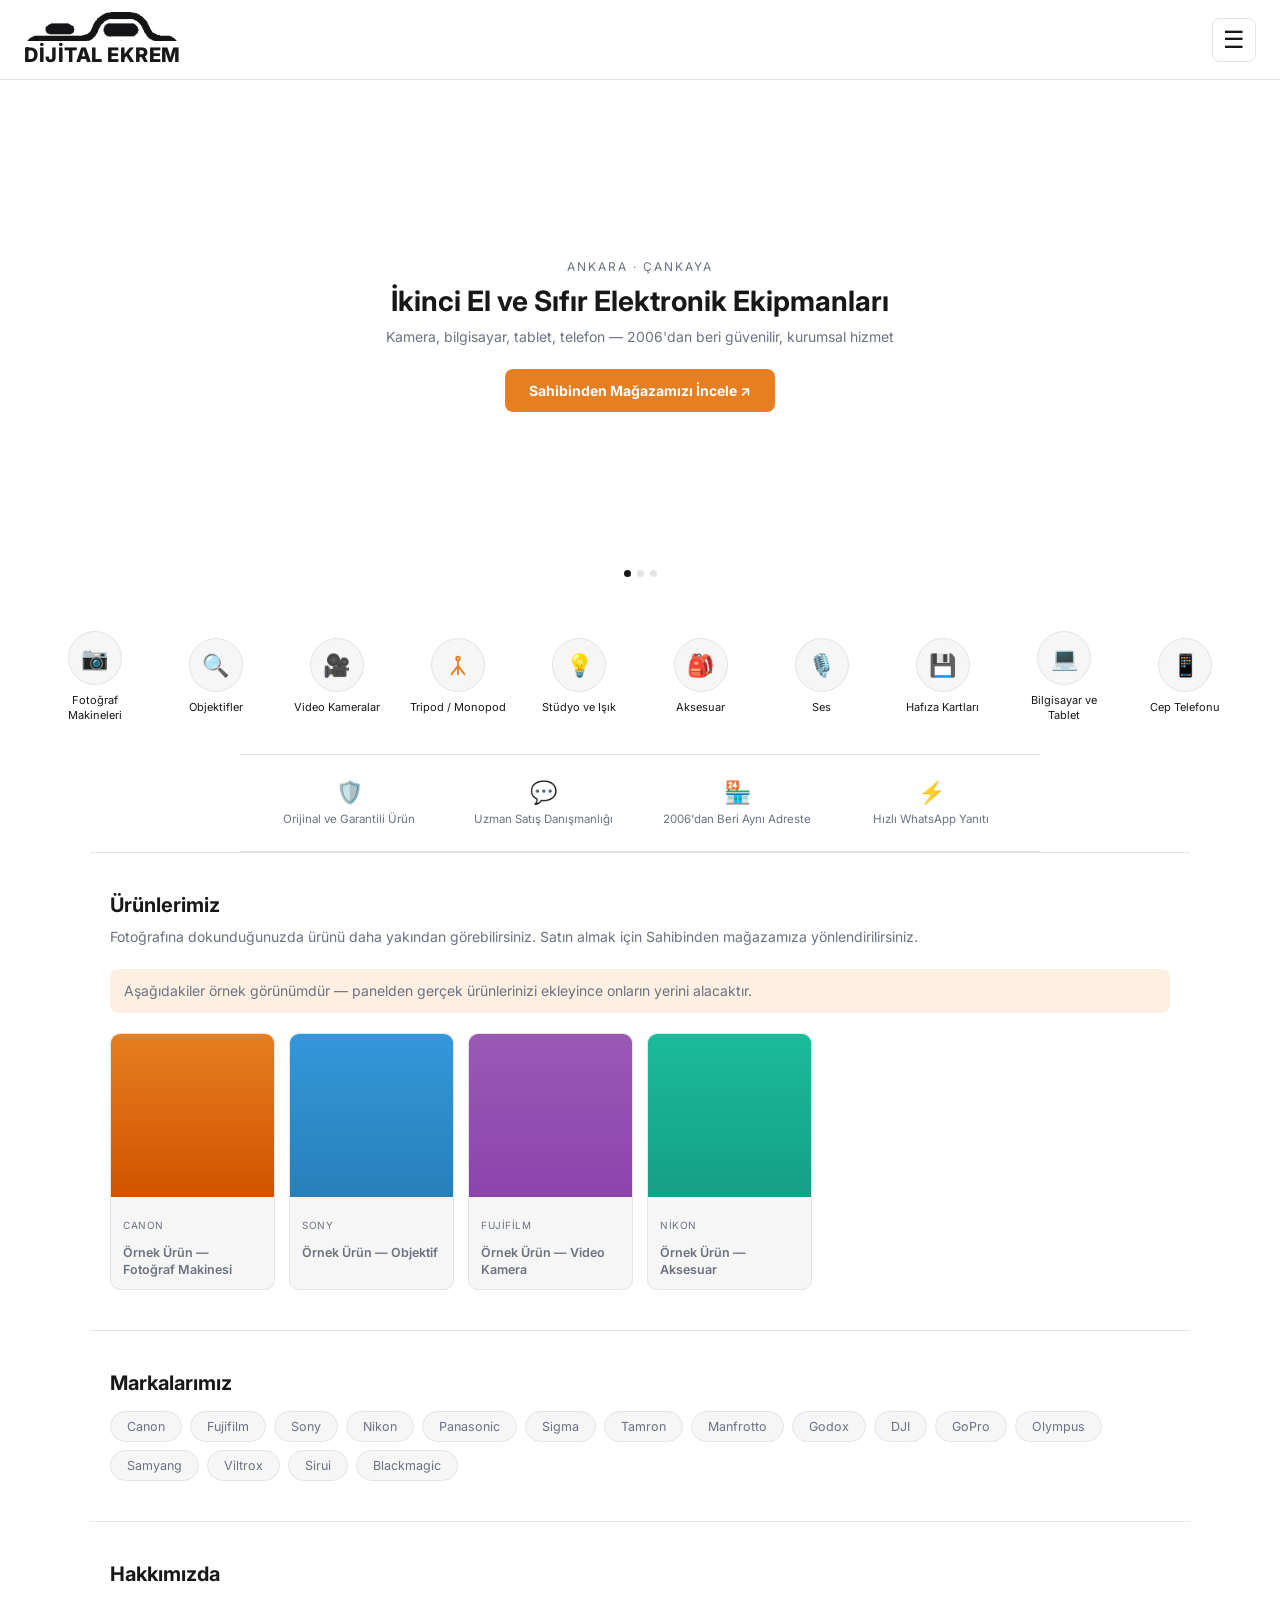
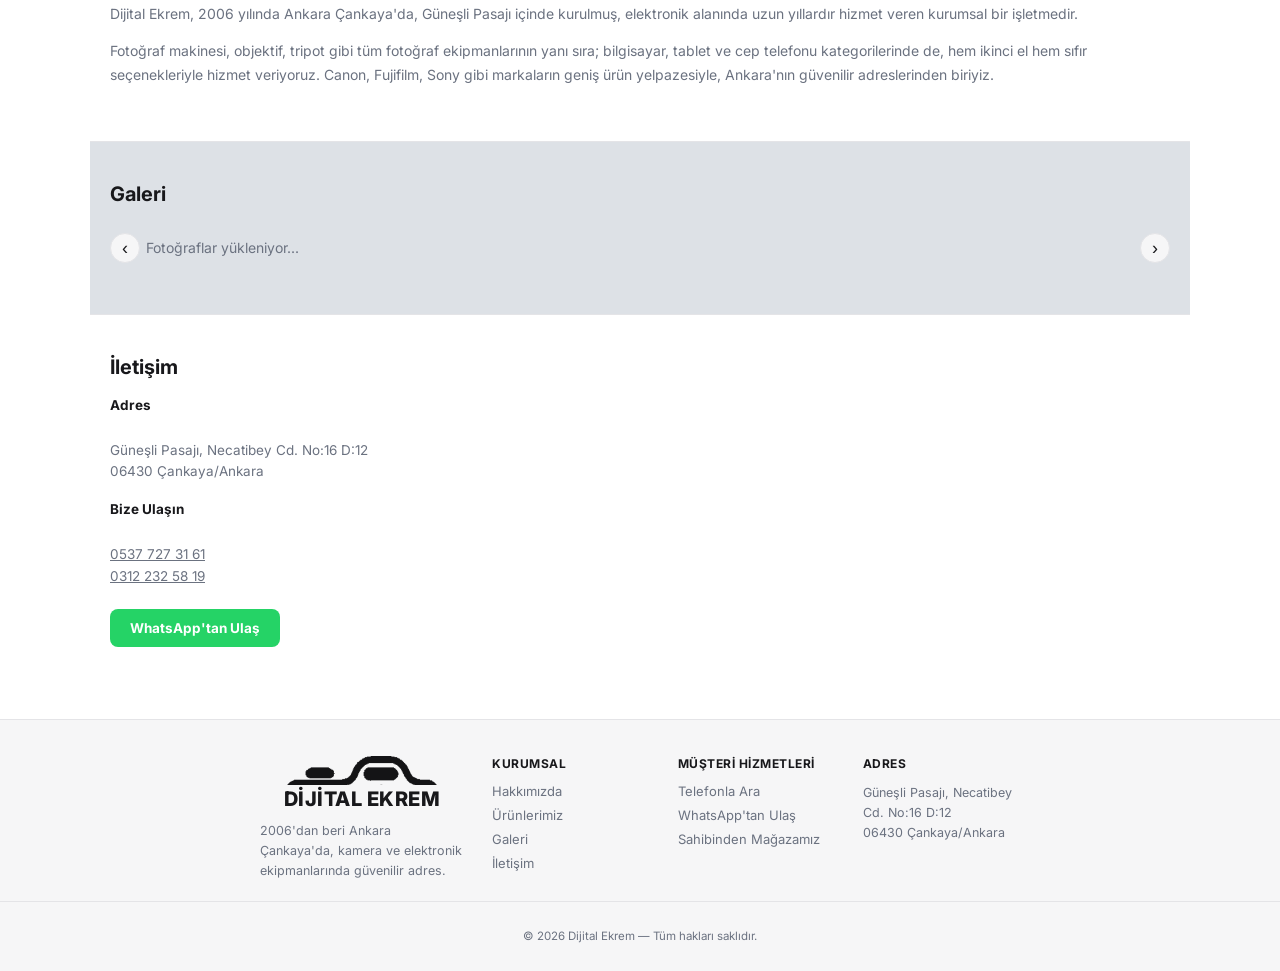
==== index.html @ 9f4b1836 "Add files via upload" ====
<!doctype html>
<html lang="tr">
<head>
<meta charset="utf-8">
<meta name="viewport" content="width=device-width, initial-scale=1">
<title>Dijital Ekrem — Ankara Kamera ve Fotoğraf Ekipmanları</title>
<link rel="icon" type="image/png" href="img/favicon.png">
<meta name="description" content="Dijital Ekrem — 2006'dan beri Ankara Çankaya'da ikinci el ve sıfır kamera, bilgisayar, tablet ve cep telefonu. Canon, Fujifilm, Sony ve daha fazlası.">
<link rel="stylesheet" href="https://fonts.googleapis.com/css2?family=Inter:wght@400;500;600;700&display=swap">
<link rel="stylesheet" href="css/style.css">
</head>
<body>

<header class="topbar">
  <div class="logo-block">
    <img src="img/logo-ikon.png" alt="Dijital Ekrem" class="logo-img">
    <span class="logo-text">DİJİTAL EKREM</span>
  </div>
  <button class="menu-btn" id="menuBtn" aria-label="Menü">☰</button>
  <nav class="nav" id="navMenu">
    <a href="#anasayfa">Ana Sayfa</a>
    <a href="#urunler">Ürünler</a>
    <a href="#hakkimizda">Hakkımızda</a>
    <a href="#galeri">Galeri</a>
    <a href="#iletisim">İletişim</a>
  </nav>
</header>

<section id="anasayfa" class="slider">
  <div class="slider-track" id="sliderTrack"></div>
  <div class="slider-dots" id="sliderDots"></div>
</section>

<section class="icon-kategoriler">
  <div class="icon-kat-grid" id="iconKatGrid"></div>
</section>

<section class="trust-band">
  <div class="trust-item"><span class="trust-ic">🛡️</span><p>Orijinal ve Garantili Ürün</p></div>
  <div class="trust-item"><span class="trust-ic">💬</span><p>Uzman Satış Danışmanlığı</p></div>
  <div class="trust-item"><span class="trust-ic">🏪</span><p>2006'dan Beri Aynı Adreste</p></div>
  <div class="trust-item"><span class="trust-ic">⚡</span><p>Hızlı WhatsApp Yanıtı</p></div>
</section>

<section id="urunler" class="section-block">
  <h2 id="urunBaslik">Ürünlerimiz</h2>
  <p class="urun-note">Fotoğrafına dokunduğunuzda ürünü daha yakından görebilirsiniz. Satın almak için Sahibinden mağazamıza yönlendirilirsiniz.</p>
  <div class="urun-grid" id="urunGrid">
    <p class="galeri-empty">Ürünler yükleniyor...</p>
  </div>
</section>

<section class="section-block">
  <h2>Markalarımız</h2>
  <div class="marka-chips">
    <span>Canon</span><span>Fujifilm</span><span>Sony</span><span>Nikon</span><span>Panasonic</span>
    <span>Sigma</span><span>Tamron</span><span>Manfrotto</span><span>Godox</span><span>DJI</span>
    <span>GoPro</span><span>Olympus</span><span>Samyang</span><span>Viltrox</span>
    <span>Sirui</span><span>Blackmagic</span>
  </div>
</section>

<div class="urun-modal" id="urunModal" style="display:none;">
  <div class="urun-modal-inner">
    <button class="urun-modal-close" id="urunModalClose">✕</button>
    <img id="urunModalImg" src="" alt="">
    <p class="urun-modal-kategori" id="urunModalKategori"></p>
    <h3 id="urunModalAd"></h3>
    <p id="urunModalAciklama"></p>
    <a href="https://digitalekrem.sahibinden.com/" target="_blank" class="btn-primary">Sahibinden Mağazamızda İncele ↗</a>
  </div>
</div>

<section id="hakkimizda" class="section-block">
  <h2>Hakkımızda</h2>
  <p>Dijital Ekrem, 2006 yılında Ankara Çankaya'da, Güneşli Pasajı içinde kurulmuş, elektronik alanında uzun yıllardır hizmet veren kurumsal bir işletmedir.</p>
  <p>Fotoğraf makinesi, objektif, tripot gibi tüm fotoğraf ekipmanlarının yanı sıra; bilgisayar, tablet ve cep telefonu kategorilerinde de, hem ikinci el hem sıfır seçenekleriyle hizmet veriyoruz. Canon, Fujifilm, Sony gibi markaların geniş ürün yelpazesiyle, Ankara'nın güvenilir adreslerinden biriyiz.</p>
</section>

<section id="galeri" class="section-block section-tinted">
  <h2>Galeri</h2>
  <div class="galeri-slider-wrap">
    <button type="button" class="galeri-ok galeri-ok-sol" id="galeriOkSol">‹</button>
    <div id="galeriGrid" class="galeri-slider">
      <p class="galeri-empty">Fotoğraflar yükleniyor...</p>
    </div>
    <button type="button" class="galeri-ok galeri-ok-sag" id="galeriOkSag">›</button>
  </div>
</section>

<section id="iletisim" class="section-block">
  <h2>İletişim</h2>
  <div class="iletisim-grid">
    <div class="iletisim-info">
      <p><b>Adres</b><br>Güneşli Pasajı, Necatibey Cd. No:16 D:12<br>06430 Çankaya/Ankara</p>
      <p><b>Bize Ulaşın</b><br><a href="tel:+905377273161">0537 727 31 61</a><br><a href="tel:+903122325819">0312 232 58 19</a></p>
      <a href="https://wa.me/905377273161?text=Merhaba%2C%20Dijital%20Ekrem%27den%20bilgi%20almak%20istiyorum." target="_blank" class="btn-whatsapp">WhatsApp'tan Ulaş</a>
    </div>
    <div class="iletisim-map">
      <iframe
        src="https://www.google.com/maps?q=Güneşli+Pasajı+Necatibey+Caddesi+No16+Çankaya+Ankara&output=embed"
        width="100%" height="260" style="border:0;border-radius:10px;" loading="lazy">
      </iframe>
    </div>
  </div>
</section>

<footer class="footer-rich">
  <div class="footer-grid">
    <div class="footer-col">
      <div class="logo-block" style="margin-bottom:10px;">
        <img src="img/logo-ikon.png" alt="Dijital Ekrem" class="logo-img">
        <span class="logo-text">DİJİTAL EKREM</span>
      </div>
      <p class="footer-desc">2006'dan beri Ankara Çankaya'da, kamera ve elektronik ekipmanlarında güvenilir adres.</p>
    </div>
    <div class="footer-col">
      <h4>Kurumsal</h4>
      <a href="#hakkimizda">Hakkımızda</a>
      <a href="#urunler">Ürünlerimiz</a>
      <a href="#galeri">Galeri</a>
      <a href="#iletisim">İletişim</a>
    </div>
    <div class="footer-col">
      <h4>Müşteri Hizmetleri</h4>
      <a href="tel:+905377273161">Telefonla Ara</a>
      <a href="https://wa.me/905377273161" target="_blank">WhatsApp'tan Ulaş</a>
      <a href="https://digitalekrem.sahibinden.com/" target="_blank">Sahibinden Mağazamız</a>
    </div>
    <div class="footer-col">
      <h4>Adres</h4>
      <p class="footer-desc">Güneşli Pasajı, Necatibey Cd. No:16 D:12<br>06430 Çankaya/Ankara</p>
    </div>
  </div>
  <div class="footer-bottom">
    <p>© 2026 Dijital Ekrem — Tüm hakları saklıdır.</p>
  </div>
</footer>

<script>
const SUPABASE_URL = 'https://efjnszzrybgwompvxkbo.supabase.co';
const SUPABASE_KEY = 'sb_publishable_twigpUVGJb2LgHHox7QV2g_6Umy_gYH';
</script>
<script src="https://cdn.jsdelivr.net/npm/@supabase/supabase-js@2"></script>
<script src="js/app.js"></script>
</body>
</html>
---- css/style.css ----
:root{
  --bg:#ffffff; --panel:#f6f6f7; --line:#e4e4e7; --tinted-bg:#dde1e6;
  --text:#18181b; --text-dim:#6b7280; --red:#c1392b;
  --accent:#e67e22; --accent-dim:#fdf0e3;
}
*{box-sizing:border-box;}
html,body{margin:0;padding:0;}
body{background:var(--bg);color:var(--text);font-family:'Inter',sans-serif;}
a{color:inherit;}

.topbar{
  display:flex;justify-content:space-between;align-items:center;position:relative;
  padding:12px 24px;border-bottom:1px solid var(--line);position:sticky;top:0;background:var(--bg);z-index:10;
}
.logo-block{display:flex;flex-direction:column;align-items:center;}
.logo-img{width:150px;height:auto;display:block;}
.logo-text{font-size:20px;font-weight:800;letter-spacing:0.5px;color:var(--text);white-space:nowrap;margin-top:2px;}
.menu-btn{
  background:none;border:1px solid var(--line);color:var(--text);border-radius:8px;
  width:44px;height:44px;font-size:24px;cursor:pointer;
}
.nav{
  display:none;flex-direction:column;position:absolute;top:100%;right:24px;
  background:var(--panel);border:1px solid var(--line);border-radius:10px;padding:8px;
  min-width:160px;
}
.nav.open{display:flex;}
.nav a{text-decoration:none;color:var(--text-dim);font-size:13.5px;font-weight:500;padding:10px 12px;border-radius:6px;}
.nav a:hover{color:var(--text);background:var(--bg);}

.slider{position:relative;overflow:hidden;}
.slider-track{display:flex;transition:transform .5s ease;}
.slide{min-width:100%;text-align:center;padding:70px 20px 40px;box-sizing:border-box;min-height:480px;display:flex;flex-direction:column;align-items:center;justify-content:center;}
@media (max-width:640px){
  .slide{min-height:0;padding:28px 20px 38px;}
}
.slide-photo{background-size:cover;background-position:center;position:relative;color:#fff;}
.slide-photo::before{content:'';position:absolute;inset:0;background:rgba(0,0,0,0.45);}
.slide-photo > *{position:relative;z-index:1;}
.eyebrow{color:var(--text-dim);font-size:12px;letter-spacing:2px;text-transform:uppercase;margin:0 0 10px;}
.slide h1{font-size:28px;font-weight:700;margin:0 0 10px;max-width:500px;margin-left:auto;margin-right:auto;}
.hero-sub{color:var(--text-dim);font-size:14px;margin:0 0 24px;}
.slide-photo .hero-sub{color:#eee;}
.btn-primary{
  display:inline-block;background:var(--accent);color:#fff;text-decoration:none;font-weight:700;
  padding:13px 24px;border-radius:8px;font-size:14px;
}
.icon-kat-card.active .icon-circle{background:var(--accent-dim);}
.icon-circle{color:var(--accent);}
.trust-ic{filter:none;}
.slider-dots{display:flex;justify-content:center;gap:6px;padding:10px 0 16px;}
.slider-dots span{width:7px;height:7px;border-radius:50%;background:var(--line);cursor:pointer;}
.slider-dots span.active{background:var(--text);}

.icon-kategoriler{padding:24px 20px 10px;max-width:800px;margin:0 auto;}
.icon-kat-grid{display:grid;grid-template-columns:repeat(3,1fr);gap:16px 8px;}
@media (min-width:600px){.icon-kat-grid{grid-template-columns:repeat(6,1fr);}}
@media (min-width:1000px){
  .icon-kategoriler{max-width:1300px;padding:32px 40px 16px;}
  .icon-kat-grid{grid-template-columns:repeat(10,1fr);gap:12px;}
}
.icon-kat-card{background:none;border:none;color:var(--text);cursor:pointer;font-family:inherit;text-align:center;padding:6px;}
.icon-kat-card .icon-circle{
  width:54px;height:54px;border-radius:50%;background:var(--panel);border:1px solid var(--line);
  display:flex;align-items:center;justify-content:center;margin:0 auto 8px;font-size:22px;
}
.icon-kat-card.active .icon-circle{border-color:var(--text);border-width:2px;}
.icon-kat-card p{font-size:11px;margin:0;line-height:1.3;}

.section-block{max-width:700px;margin:0 auto;padding:40px 20px;border-top:1px solid var(--line);}
.section-tinted{max-width:100%;background:var(--tinted-bg);}
.section-tinted > *{max-width:700px;margin-left:auto;margin-right:auto;}
@media (min-width:1000px){
  .section-block{max-width:1100px;}
  .section-tinted > *{max-width:1100px;}
}
.section-block h2{font-size:20px;margin:0 0 16px;}
.section-block p{color:var(--text-dim);font-size:14px;line-height:1.7;}

.galeri-slider-wrap{position:relative;display:flex;align-items:center;gap:6px;}
.galeri-slider{
  display:flex;gap:10px;overflow-x:auto;scroll-behavior:smooth;scrollbar-width:none;
  flex:1;min-width:0;
}
.galeri-slider::-webkit-scrollbar{display:none;}
.galeri-item{flex:0 0 calc((100% - 40px) / 5);min-width:70px;}
.galeri-item img{width:100%;aspect-ratio:1/1;object-fit:cover;border-radius:8px;display:block;}
.galeri-item p{
  margin:5px 0 0;font-size:10.5px;color:var(--text-dim);text-align:center;
  white-space:nowrap;overflow:hidden;text-overflow:ellipsis;
}
.galeri-ok{
  flex-shrink:0;background:var(--panel);border:1px solid var(--line);color:var(--text);
  width:30px;height:30px;border-radius:50%;cursor:pointer;font-size:18px;line-height:1;
}
.galeri-empty{color:var(--text-dim);font-size:13px;}

.iletisim-grid{display:grid;gap:20px;}
@media (min-width:600px){.iletisim-grid{grid-template-columns:1fr 1fr;}}
.iletisim-info p{color:var(--text-dim);font-size:13.5px;line-height:1.6;margin:0 0 16px;}
.iletisim-info b{color:var(--text);display:block;margin-bottom:2px;}
.btn-whatsapp{
  display:inline-block;background:#25D366;color:#fff;text-decoration:none;font-weight:700;
  padding:11px 20px;border-radius:8px;font-size:13.5px;margin-top:6px;
}

.trust-band{
  display:grid;grid-template-columns:repeat(2,1fr);gap:16px;max-width:800px;margin:10px auto 0;
  padding:24px 20px;border-top:1px solid var(--line);border-bottom:1px solid var(--line);
}
@media (min-width:600px){.trust-band{grid-template-columns:repeat(4,1fr);}}
.trust-item{text-align:center;}
.trust-ic{font-size:22px;display:block;margin-bottom:6px;}
.trust-item p{font-size:11.5px;color:var(--text-dim);margin:0;line-height:1.4;}

.footer-rich{border-top:1px solid var(--line);background:var(--panel);margin-top:20px;}
.footer-grid{
  display:grid;grid-template-columns:1fr;gap:28px;max-width:800px;margin:0 auto;padding:36px 20px 20px;
}
@media (min-width:640px){.footer-grid{grid-template-columns:1.3fr 1fr 1fr 1fr;}}
.footer-col h4{font-size:12px;text-transform:uppercase;letter-spacing:0.5px;margin:0 0 12px;}
.footer-col a{display:block;color:var(--text-dim);text-decoration:none;font-size:13px;margin-bottom:8px;}
.footer-col a:hover{color:var(--text);}
.footer-desc{color:var(--text-dim);font-size:12.5px;line-height:1.6;margin:0;}
.footer-bottom{text-align:center;padding:16px 20px;border-top:1px solid var(--line);color:var(--text-dim);font-size:11.5px;}

.urun-note{font-size:13px;color:var(--text-dim);margin:-8px 0 20px;}

.kat-chips{display:flex;flex-wrap:wrap;gap:8px;margin-bottom:24px;}
.kat-chip{
  background:var(--panel);border:1px solid var(--line);color:var(--text-dim);
  border-radius:999px;padding:8px 16px;font-size:12.5px;cursor:pointer;font-family:inherit;
}
.kat-chip.active{background:#fff;color:#0f0f10;border-color:#fff;font-weight:600;}

.urun-grid{display:grid;grid-template-columns:repeat(auto-fill,minmax(150px,1fr));gap:14px;}
.urun-card{
  background:var(--panel);border:1px solid var(--line);border-radius:10px;overflow:hidden;cursor:pointer;
}
.urun-card img{width:100%;aspect-ratio:1/1;object-fit:cover;display:block;background:#222;}
.urun-card .urun-info{padding:10px 12px;}
.urun-card .urun-marka{font-size:10px;color:var(--text-dim);text-transform:uppercase;letter-spacing:0.5px;}
.urun-card .urun-ad{font-size:12.5px;font-weight:600;margin:2px 0 0;line-height:1.4;}

.marka-chips{display:flex;flex-wrap:wrap;gap:8px;}
.marka-chips span{
  background:var(--panel);border:1px solid var(--line);border-radius:999px;
  padding:7px 16px;font-size:12.5px;color:var(--text-dim);
}

.urun-modal{
  position:fixed;inset:0;background:rgba(0,0,0,0.85);z-index:100;
  display:flex;align-items:center;justify-content:center;padding:20px;
}
.urun-modal-inner{
  background:var(--panel);border-radius:12px;padding:20px;max-width:400px;width:100%;
  max-height:90vh;overflow-y:auto;position:relative;
}
.urun-modal-inner img{width:100%;border-radius:8px;margin-bottom:14px;background:#222;}
.urun-modal-kategori{font-size:11px;color:var(--text-dim);text-transform:uppercase;letter-spacing:0.5px;margin:0 0 4px;}
.urun-modal-inner h3{font-size:16px;margin:0 0 10px;}
.urun-modal-inner p{color:var(--text-dim);font-size:13px;line-height:1.6;margin:0 0 16px;}
.urun-modal-close{
  position:absolute;top:14px;right:14px;background:var(--bg);border:1px solid var(--line);color:var(--text);
  width:30px;height:30px;border-radius:50%;cursor:pointer;font-size:13px;
}

.urun-ornek-uyari{
  grid-column:1/-1;background:var(--accent-dim);color:#9a5a1e;font-size:11.5px;
  padding:10px 14px;border-radius:8px;margin:0 0 6px;
}
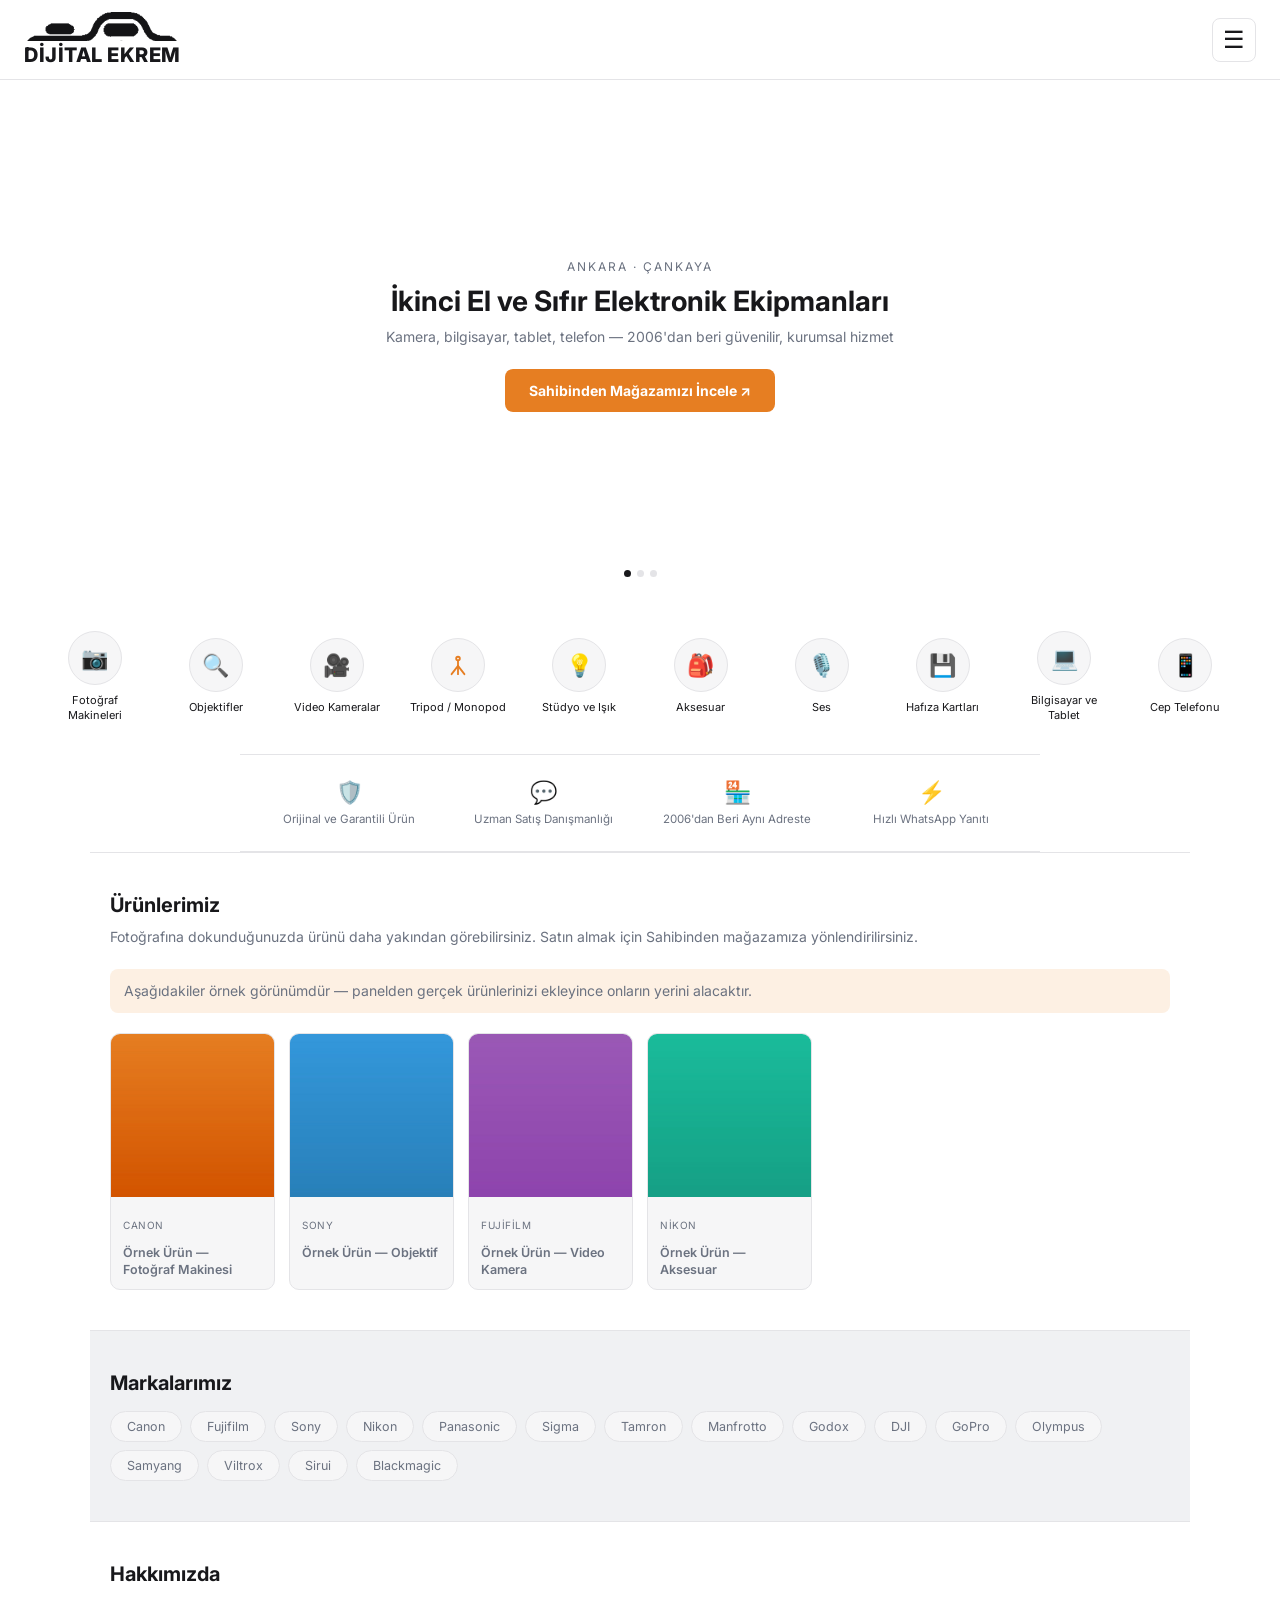
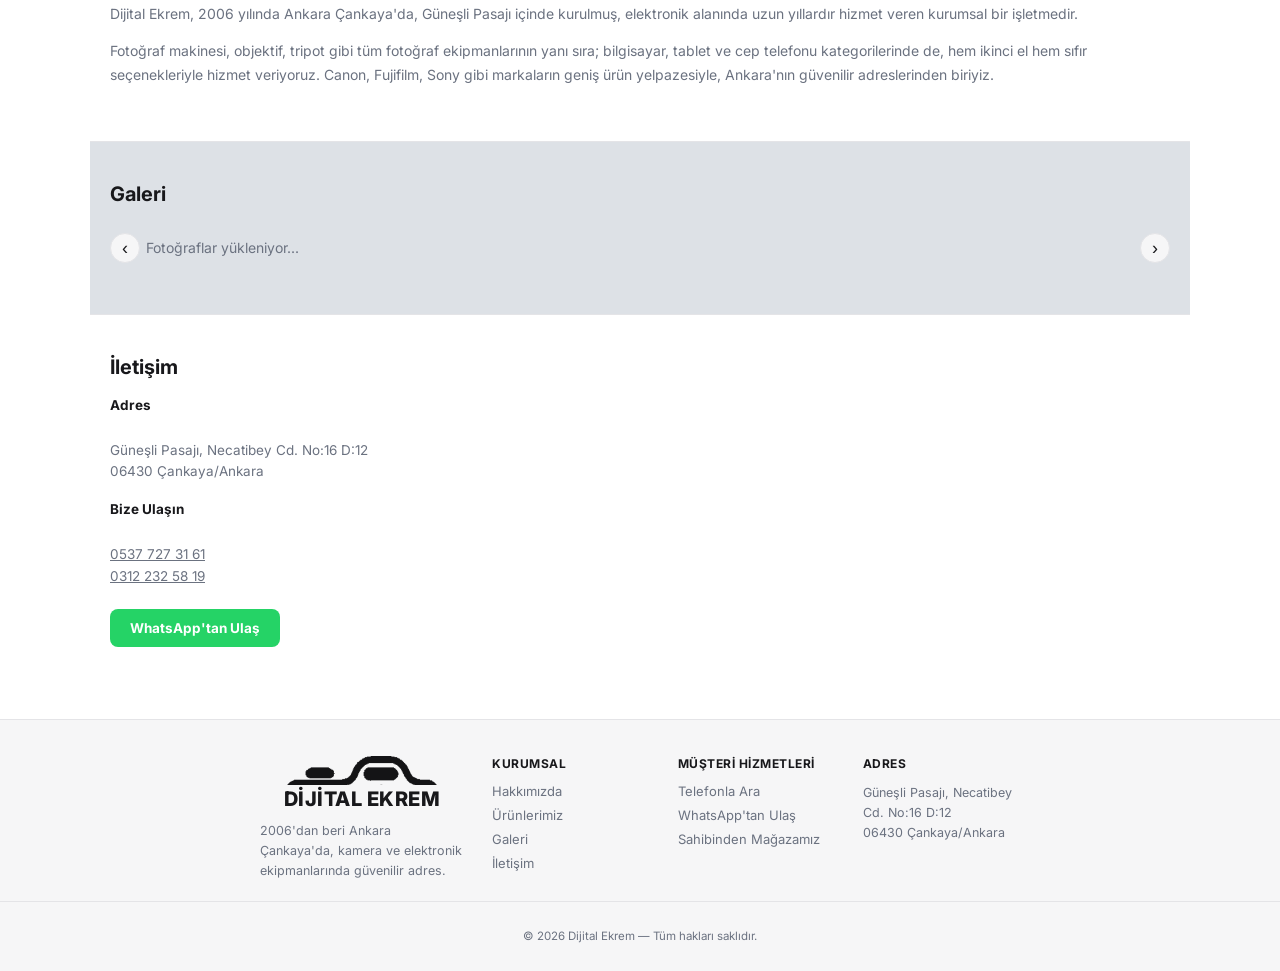
==== commit d81c8c56: "Add files via upload" ====
--- a/index.html
+++ b/index.html
@@ -50,7 +50,7 @@
   </div>
 </section>
 
-<section class="section-block">
+<section class="section-block section-tinted-light">
   <h2>Markalarımız</h2>
   <div class="marka-chips">
     <span>Canon</span><span>Fujifilm</span><span>Sony</span><span>Nikon</span><span>Panasonic</span>
--- a/css/style.css
+++ b/css/style.css
@@ -1,5 +1,5 @@
 :root{
-  --bg:#ffffff; --panel:#f6f6f7; --line:#e4e4e7; --tinted-bg:#dde1e6;
+  --bg:#ffffff; --panel:#f6f6f7; --line:#e4e4e7; --tinted-bg:#dde1e6; --tinted-bg-light:#f0f1f3;
   --text:#18181b; --text-dim:#6b7280; --red:#c1392b;
   --accent:#e67e22; --accent-dim:#fdf0e3;
 }
@@ -70,9 +70,12 @@
 .section-block{max-width:700px;margin:0 auto;padding:40px 20px;border-top:1px solid var(--line);}
 .section-tinted{max-width:100%;background:var(--tinted-bg);}
 .section-tinted > *{max-width:700px;margin-left:auto;margin-right:auto;}
+.section-tinted-light{max-width:100%;background:var(--tinted-bg-light);}
+.section-tinted-light > *{max-width:700px;margin-left:auto;margin-right:auto;}
 @media (min-width:1000px){
   .section-block{max-width:1100px;}
   .section-tinted > *{max-width:1100px;}
+  .section-tinted-light > *{max-width:1100px;}
 }
 .section-block h2{font-size:20px;margin:0 0 16px;}
 .section-block p{color:var(--text-dim);font-size:14px;line-height:1.7;}
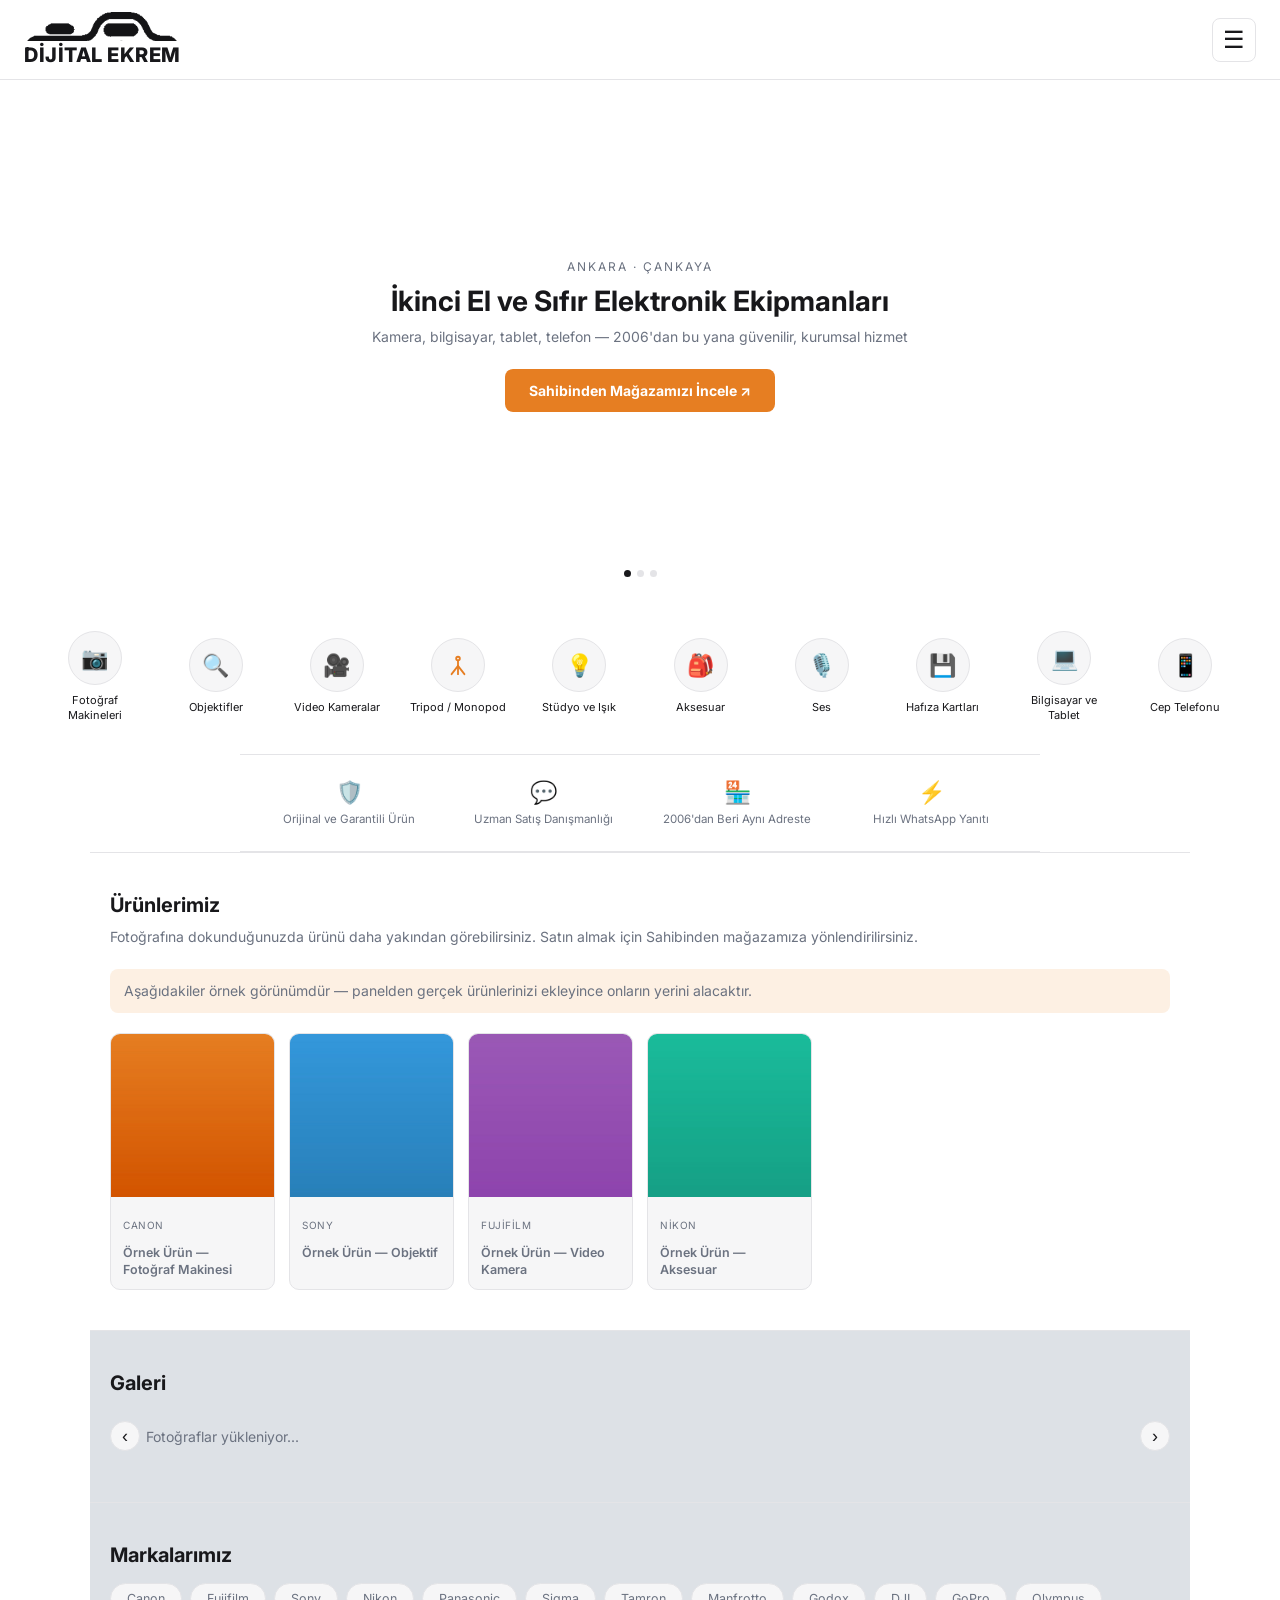
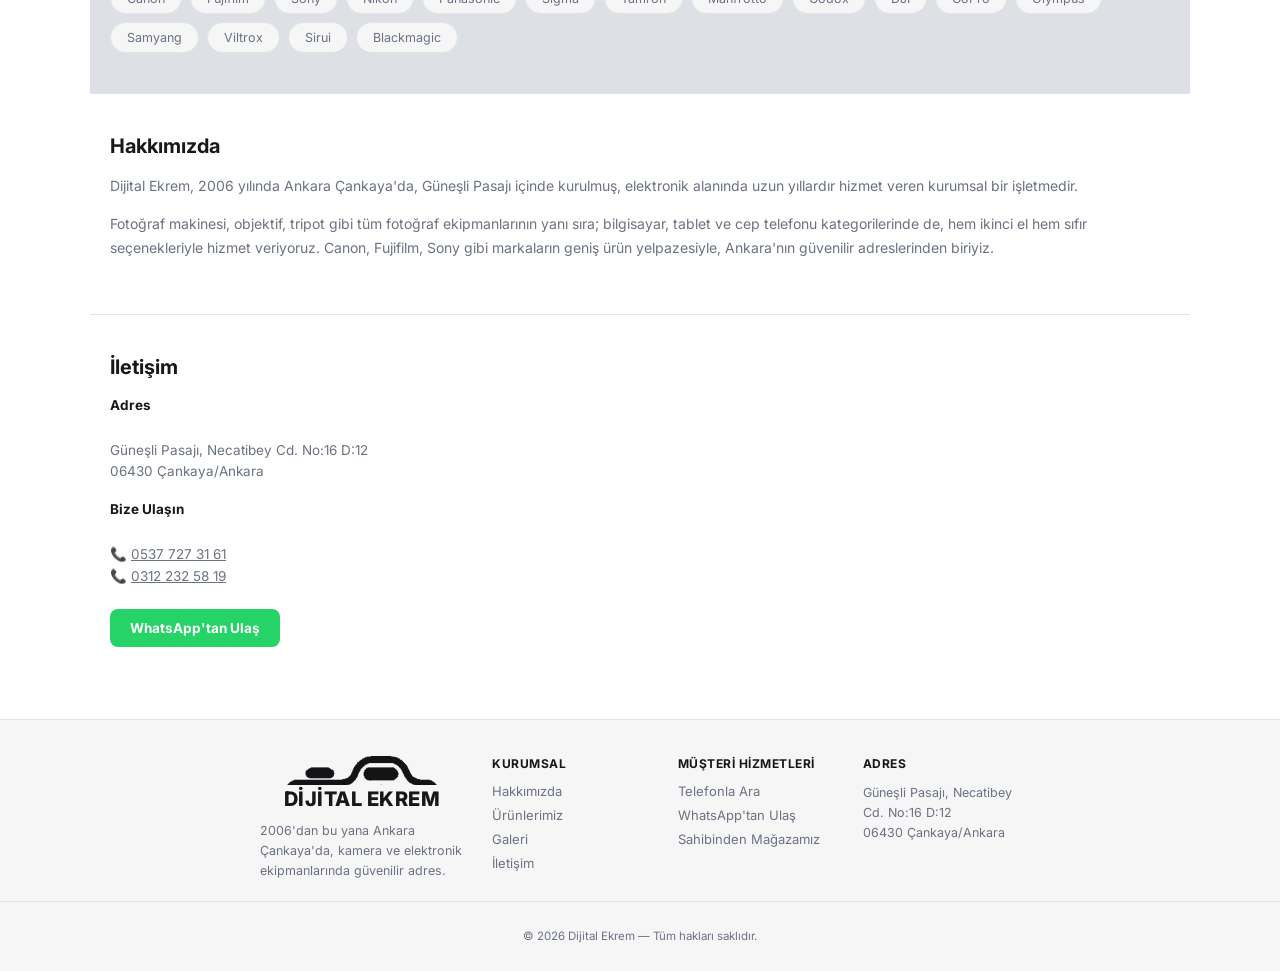
==== commit 97a94aa1: "Add files via upload" ====
--- a/index.html
+++ b/index.html
@@ -5,7 +5,7 @@
 <meta name="viewport" content="width=device-width, initial-scale=1">
 <title>Dijital Ekrem — Ankara Kamera ve Fotoğraf Ekipmanları</title>
 <link rel="icon" type="image/png" href="img/favicon.png">
-<meta name="description" content="Dijital Ekrem — 2006'dan beri Ankara Çankaya'da ikinci el ve sıfır kamera, bilgisayar, tablet ve cep telefonu. Canon, Fujifilm, Sony ve daha fazlası.">
+<meta name="description" content="Dijital Ekrem — 2006'dan bu yana Ankara Çankaya'da ikinci el ve sıfır kamera, bilgisayar, tablet ve cep telefonu. Canon, Fujifilm, Sony ve daha fazlası.">
 <link rel="stylesheet" href="https://fonts.googleapis.com/css2?family=Inter:wght@400;500;600;700&display=swap">
 <link rel="stylesheet" href="css/style.css">
 </head>
@@ -50,7 +50,18 @@
   </div>
 </section>
 
-<section class="section-block section-tinted-light">
+<section id="galeri" class="section-block section-tinted">
+  <h2>Galeri</h2>
+  <div class="galeri-slider-wrap">
+    <button type="button" class="galeri-ok galeri-ok-sol" id="galeriOkSol">‹</button>
+    <div id="galeriGrid" class="galeri-slider">
+      <p class="galeri-empty">Fotoğraflar yükleniyor...</p>
+    </div>
+    <button type="button" class="galeri-ok galeri-ok-sag" id="galeriOkSag">›</button>
+  </div>
+</section>
+
+<section class="section-block section-tinted">
   <h2>Markalarımız</h2>
   <div class="marka-chips">
     <span>Canon</span><span>Fujifilm</span><span>Sony</span><span>Nikon</span><span>Panasonic</span>
@@ -77,23 +88,12 @@
   <p>Fotoğraf makinesi, objektif, tripot gibi tüm fotoğraf ekipmanlarının yanı sıra; bilgisayar, tablet ve cep telefonu kategorilerinde de, hem ikinci el hem sıfır seçenekleriyle hizmet veriyoruz. Canon, Fujifilm, Sony gibi markaların geniş ürün yelpazesiyle, Ankara'nın güvenilir adreslerinden biriyiz.</p>
 </section>
 
-<section id="galeri" class="section-block section-tinted">
-  <h2>Galeri</h2>
-  <div class="galeri-slider-wrap">
-    <button type="button" class="galeri-ok galeri-ok-sol" id="galeriOkSol">‹</button>
-    <div id="galeriGrid" class="galeri-slider">
-      <p class="galeri-empty">Fotoğraflar yükleniyor...</p>
-    </div>
-    <button type="button" class="galeri-ok galeri-ok-sag" id="galeriOkSag">›</button>
-  </div>
-</section>
-
 <section id="iletisim" class="section-block">
   <h2>İletişim</h2>
   <div class="iletisim-grid">
     <div class="iletisim-info">
       <p><b>Adres</b><br>Güneşli Pasajı, Necatibey Cd. No:16 D:12<br>06430 Çankaya/Ankara</p>
-      <p><b>Bize Ulaşın</b><br><a href="tel:+905377273161">0537 727 31 61</a><br><a href="tel:+903122325819">0312 232 58 19</a></p>
+      <p><b>Bize Ulaşın</b><br>📞 <a href="tel:+905377273161">0537 727 31 61</a><br>📞 <a href="tel:+903122325819">0312 232 58 19</a></p>
       <a href="https://wa.me/905377273161?text=Merhaba%2C%20Dijital%20Ekrem%27den%20bilgi%20almak%20istiyorum." target="_blank" class="btn-whatsapp">WhatsApp'tan Ulaş</a>
     </div>
     <div class="iletisim-map">
@@ -112,7 +112,7 @@
         <img src="img/logo-ikon.png" alt="Dijital Ekrem" class="logo-img">
         <span class="logo-text">DİJİTAL EKREM</span>
       </div>
-      <p class="footer-desc">2006'dan beri Ankara Çankaya'da, kamera ve elektronik ekipmanlarında güvenilir adres.</p>
+      <p class="footer-desc">2006'dan bu yana Ankara Çankaya'da, kamera ve elektronik ekipmanlarında güvenilir adres.</p>
     </div>
     <div class="footer-col">
       <h4>Kurumsal</h4>
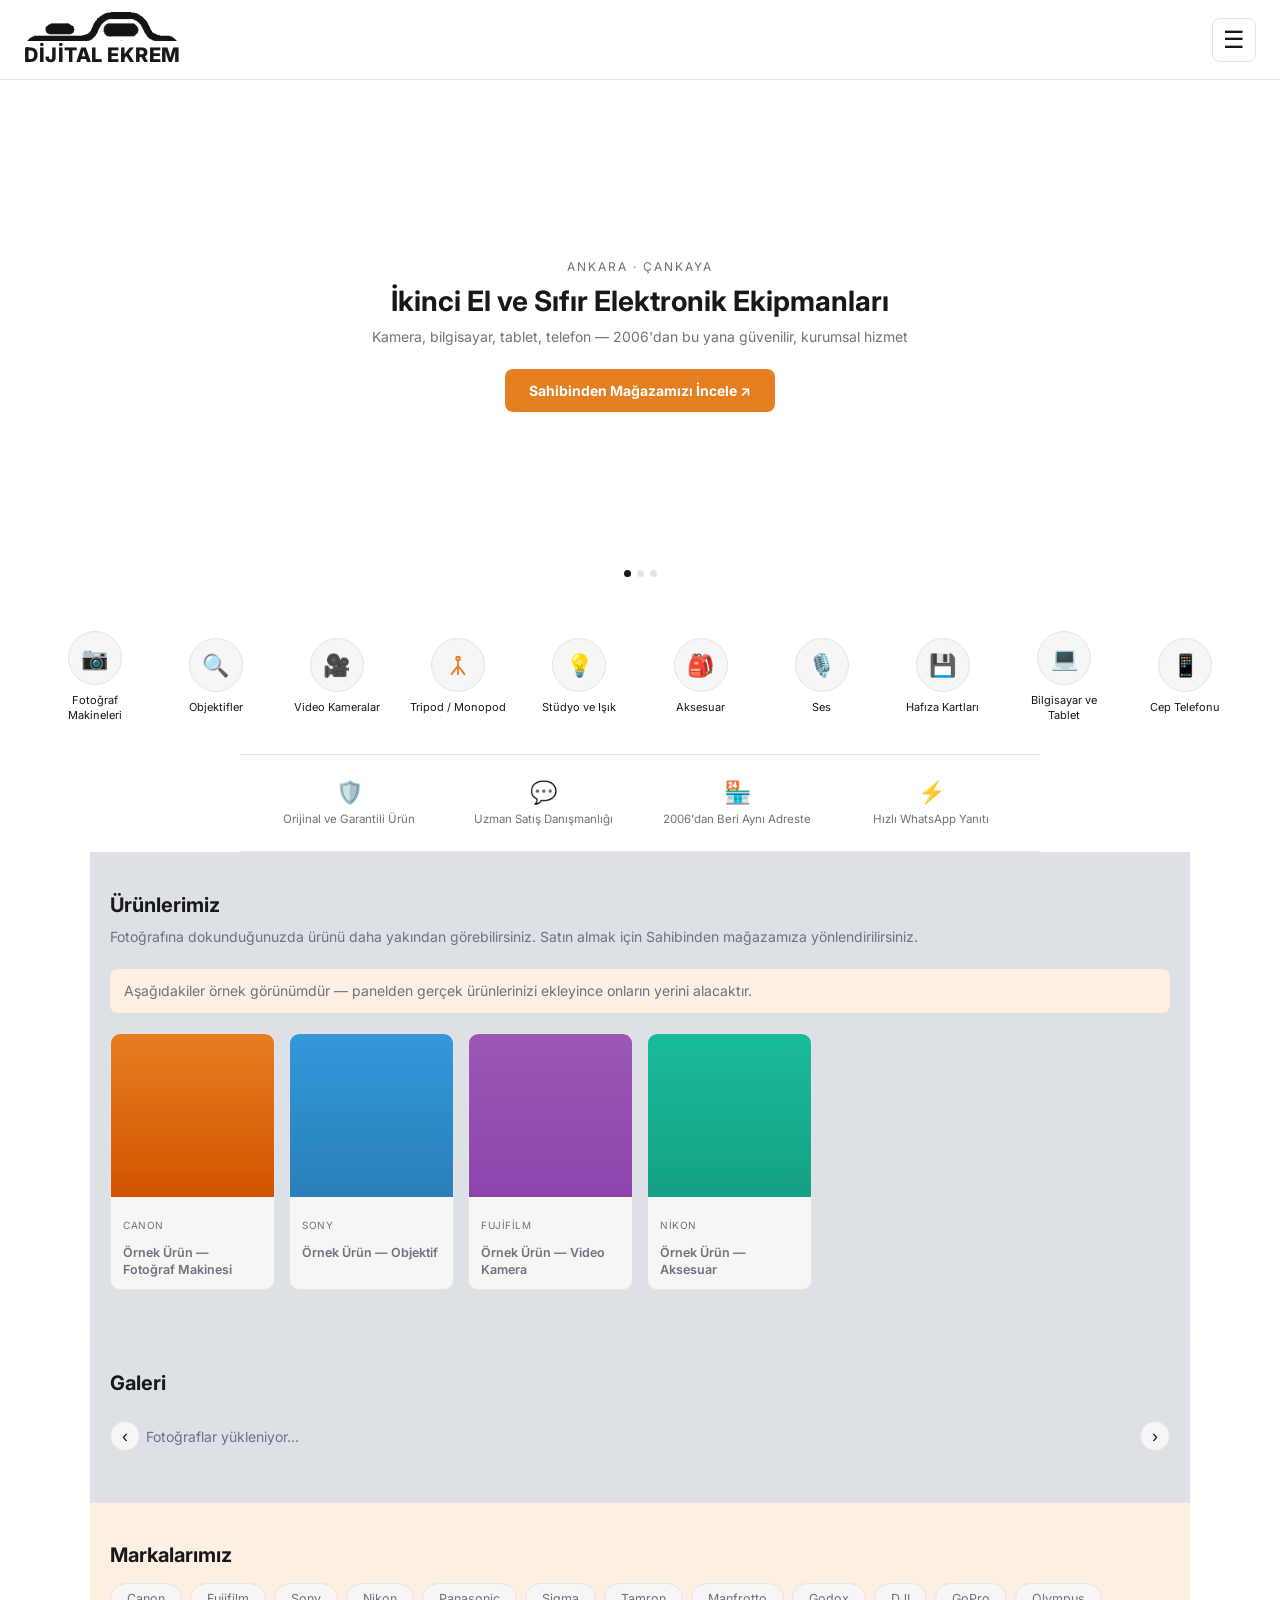
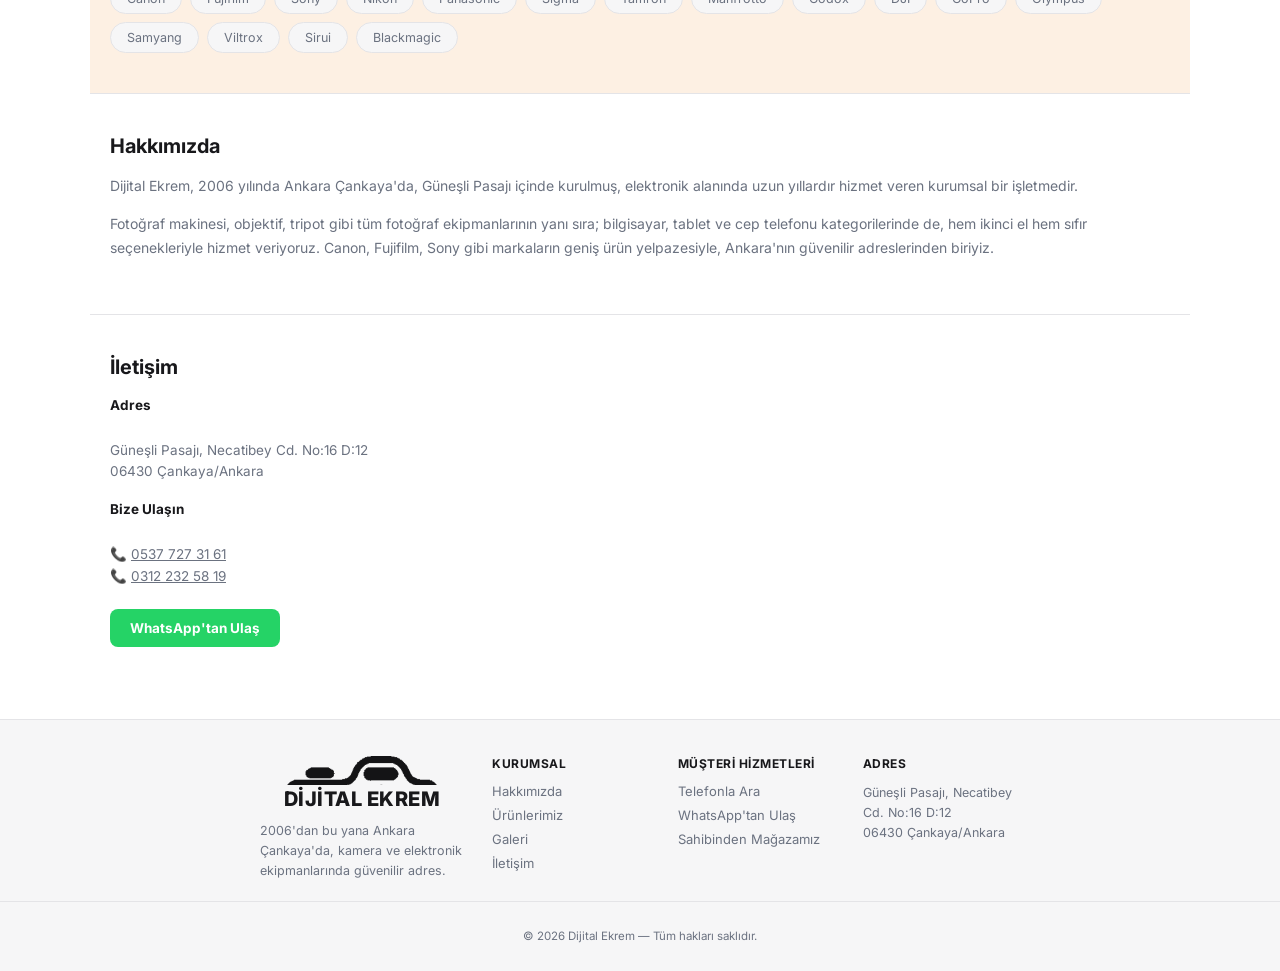
==== commit d2570f0e: "Add files via upload" ====
--- a/index.html
+++ b/index.html
@@ -42,7 +42,7 @@
   <div class="trust-item"><span class="trust-ic">⚡</span><p>Hızlı WhatsApp Yanıtı</p></div>
 </section>
 
-<section id="urunler" class="section-block">
+<section id="urunler" class="section-block section-tinted">
   <h2 id="urunBaslik">Ürünlerimiz</h2>
   <p class="urun-note">Fotoğrafına dokunduğunuzda ürünü daha yakından görebilirsiniz. Satın almak için Sahibinden mağazamıza yönlendirilirsiniz.</p>
   <div class="urun-grid" id="urunGrid">
@@ -61,7 +61,7 @@
   </div>
 </section>
 
-<section class="section-block section-tinted">
+<section class="section-block section-tinted-light">
   <h2>Markalarımız</h2>
   <div class="marka-chips">
     <span>Canon</span><span>Fujifilm</span><span>Sony</span><span>Nikon</span><span>Panasonic</span>
--- a/css/style.css
+++ b/css/style.css
@@ -1,5 +1,5 @@
 :root{
-  --bg:#ffffff; --panel:#f6f6f7; --line:#e4e4e7; --tinted-bg:#dde1e6; --tinted-bg-light:#f0f1f3;
+  --bg:#ffffff; --panel:#f6f6f7; --line:#e4e4e7; --tinted-bg:#dde1e6; --tinted-bg-light:#fdf0e3;
   --text:#18181b; --text-dim:#6b7280; --red:#c1392b;
   --accent:#e67e22; --accent-dim:#fdf0e3;
 }
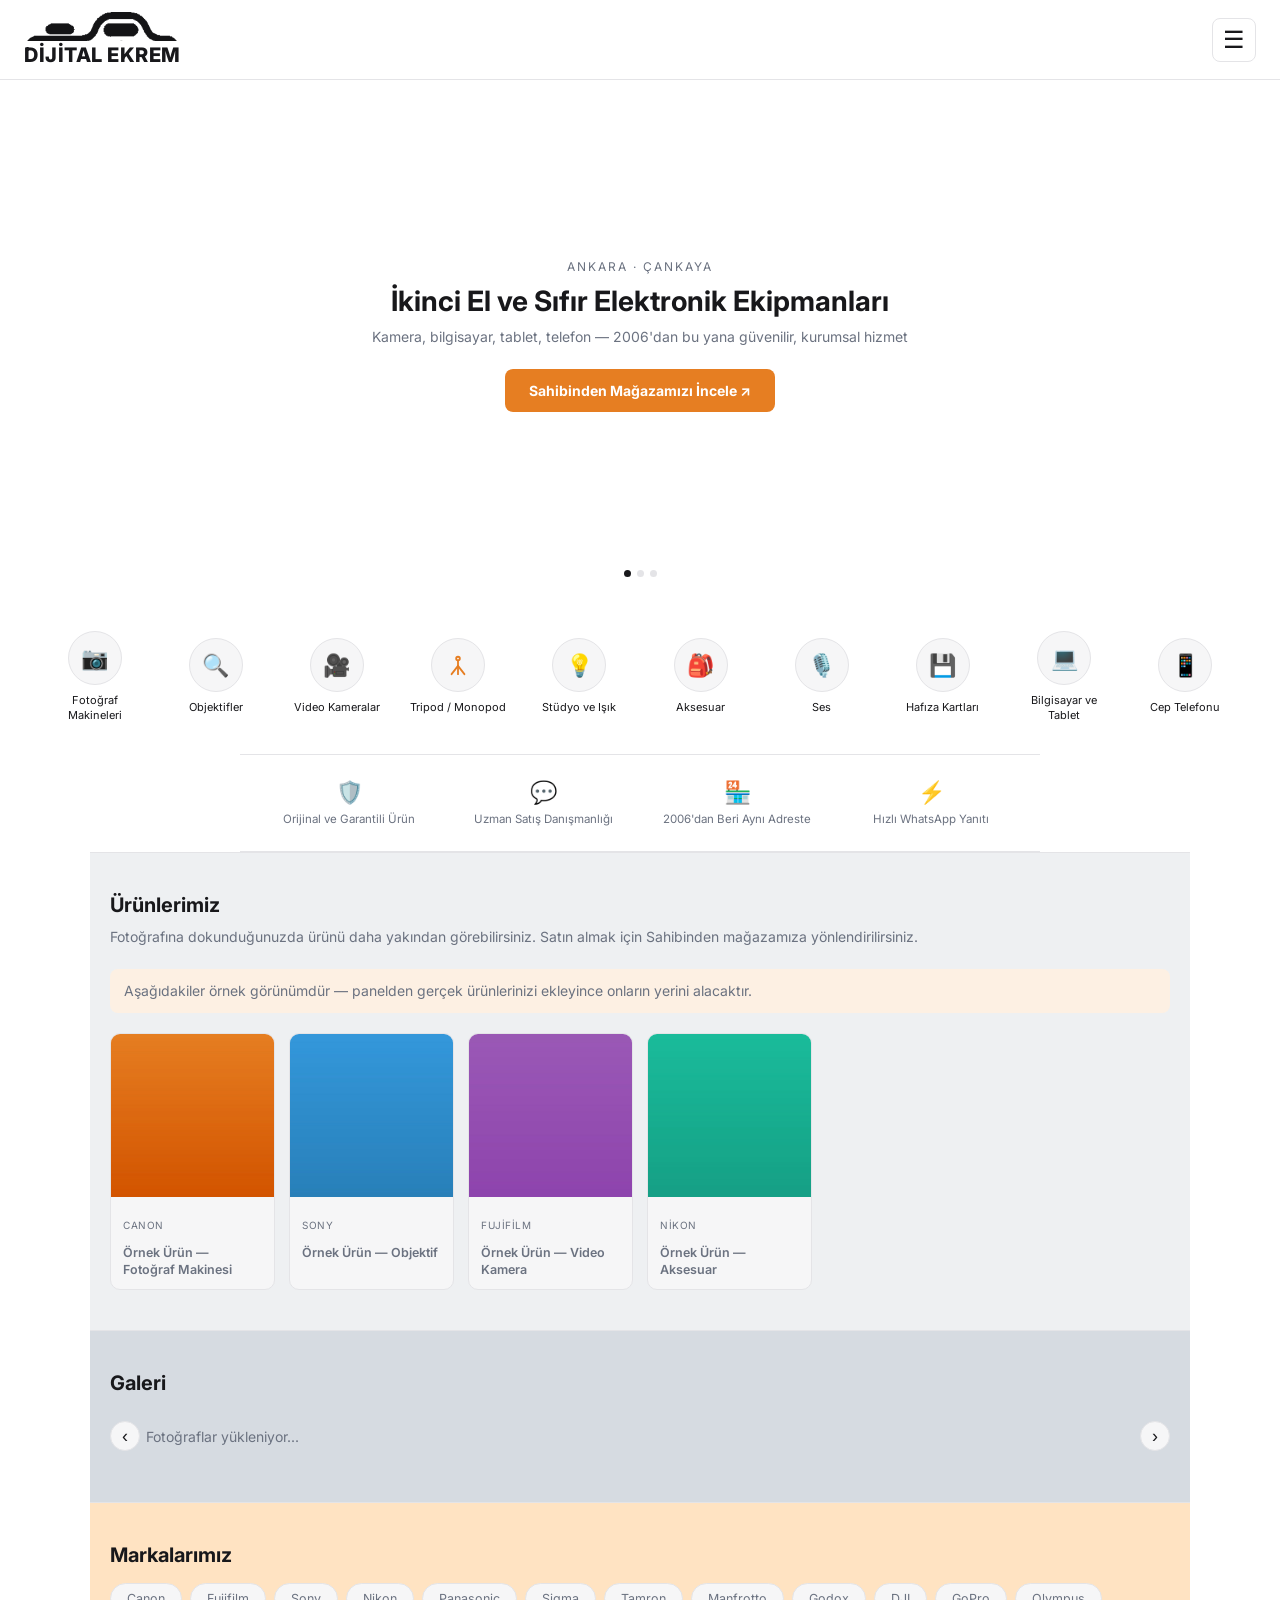
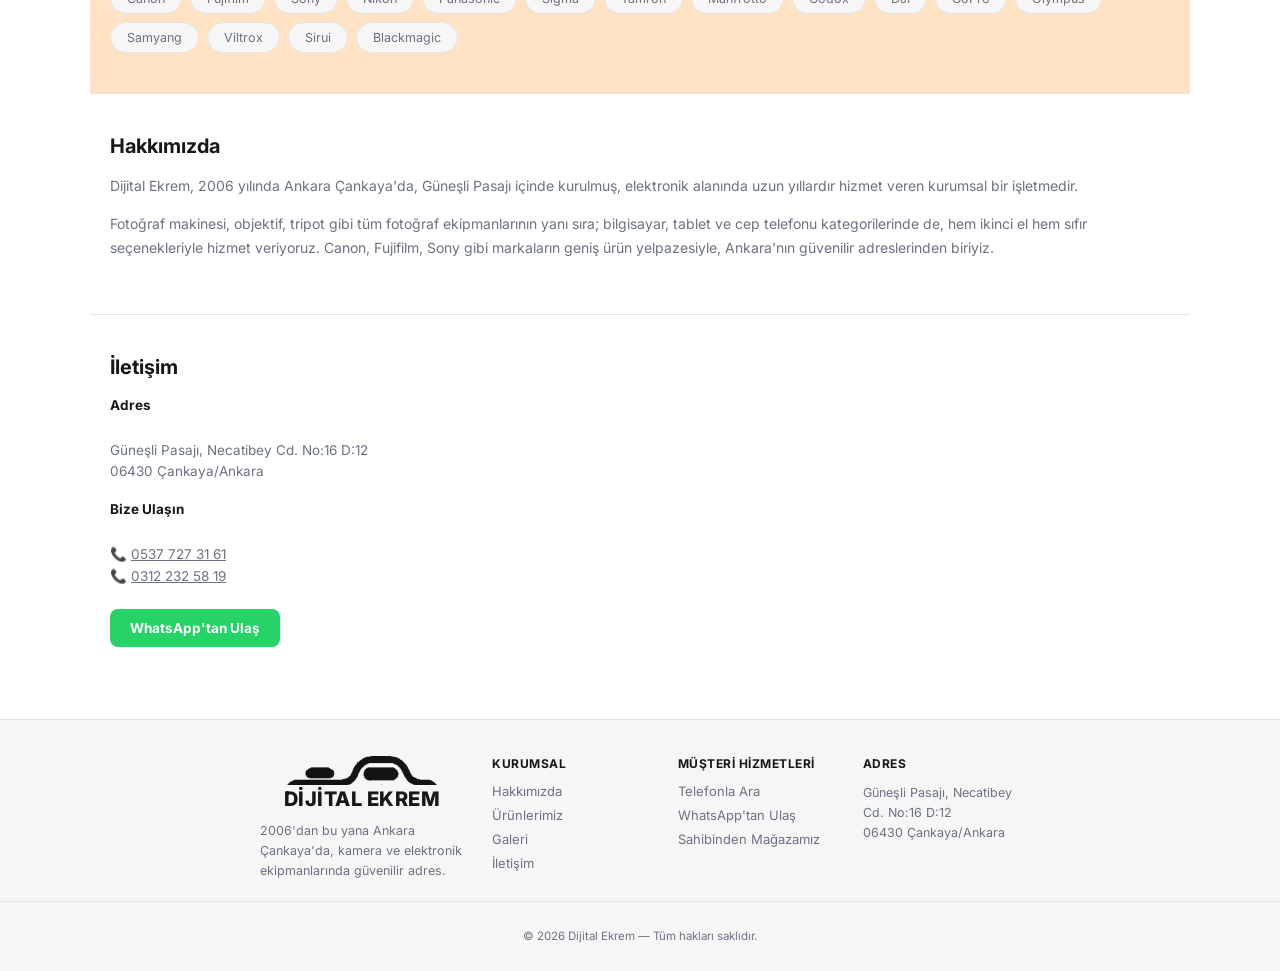
==== commit 4c2b4de2: "Add files via upload" ====
--- a/index.html
+++ b/index.html
@@ -42,7 +42,7 @@
   <div class="trust-item"><span class="trust-ic">⚡</span><p>Hızlı WhatsApp Yanıtı</p></div>
 </section>
 
-<section id="urunler" class="section-block section-tinted">
+<section id="urunler" class="section-block tint-urunler">
   <h2 id="urunBaslik">Ürünlerimiz</h2>
   <p class="urun-note">Fotoğrafına dokunduğunuzda ürünü daha yakından görebilirsiniz. Satın almak için Sahibinden mağazamıza yönlendirilirsiniz.</p>
   <div class="urun-grid" id="urunGrid">
@@ -50,7 +50,7 @@
   </div>
 </section>
 
-<section id="galeri" class="section-block section-tinted">
+<section id="galeri" class="section-block tint-galeri">
   <h2>Galeri</h2>
   <div class="galeri-slider-wrap">
     <button type="button" class="galeri-ok galeri-ok-sol" id="galeriOkSol">‹</button>
@@ -61,7 +61,7 @@
   </div>
 </section>
 
-<section class="section-block section-tinted-light">
+<section class="section-block tint-marka">
   <h2>Markalarımız</h2>
   <div class="marka-chips">
     <span>Canon</span><span>Fujifilm</span><span>Sony</span><span>Nikon</span><span>Panasonic</span>
--- a/css/style.css
+++ b/css/style.css
@@ -1,5 +1,6 @@
 :root{
-  --bg:#ffffff; --panel:#f6f6f7; --line:#e4e4e7; --tinted-bg:#dde1e6; --tinted-bg-light:#fdf0e3;
+  --bg:#ffffff; --panel:#f6f6f7; --line:#e4e4e7;
+  --tinted-urunler:#eef0f2; --tinted-galeri:#d6dbe1; --tinted-marka:#ffe3c2;
   --text:#18181b; --text-dim:#6b7280; --red:#c1392b;
   --accent:#e67e22; --accent-dim:#fdf0e3;
 }
@@ -68,14 +69,17 @@
 .icon-kat-card p{font-size:11px;margin:0;line-height:1.3;}
 
 .section-block{max-width:700px;margin:0 auto;padding:40px 20px;border-top:1px solid var(--line);}
-.section-tinted{max-width:100%;background:var(--tinted-bg);}
-.section-tinted > *{max-width:700px;margin-left:auto;margin-right:auto;}
-.section-tinted-light{max-width:100%;background:var(--tinted-bg-light);}
-.section-tinted-light > *{max-width:700px;margin-left:auto;margin-right:auto;}
+.tint-urunler{max-width:100%;background:var(--tinted-urunler);}
+.tint-urunler > *{max-width:700px;margin-left:auto;margin-right:auto;}
+.tint-galeri{max-width:100%;background:var(--tinted-galeri);}
+.tint-galeri > *{max-width:700px;margin-left:auto;margin-right:auto;}
+.tint-marka{max-width:100%;background:var(--tinted-marka);}
+.tint-marka > *{max-width:700px;margin-left:auto;margin-right:auto;}
 @media (min-width:1000px){
   .section-block{max-width:1100px;}
-  .section-tinted > *{max-width:1100px;}
-  .section-tinted-light > *{max-width:1100px;}
+  .tint-urunler > *{max-width:1100px;}
+  .tint-galeri > *{max-width:1100px;}
+  .tint-marka > *{max-width:1100px;}
 }
 .section-block h2{font-size:20px;margin:0 0 16px;}
 .section-block p{color:var(--text-dim);font-size:14px;line-height:1.7;}
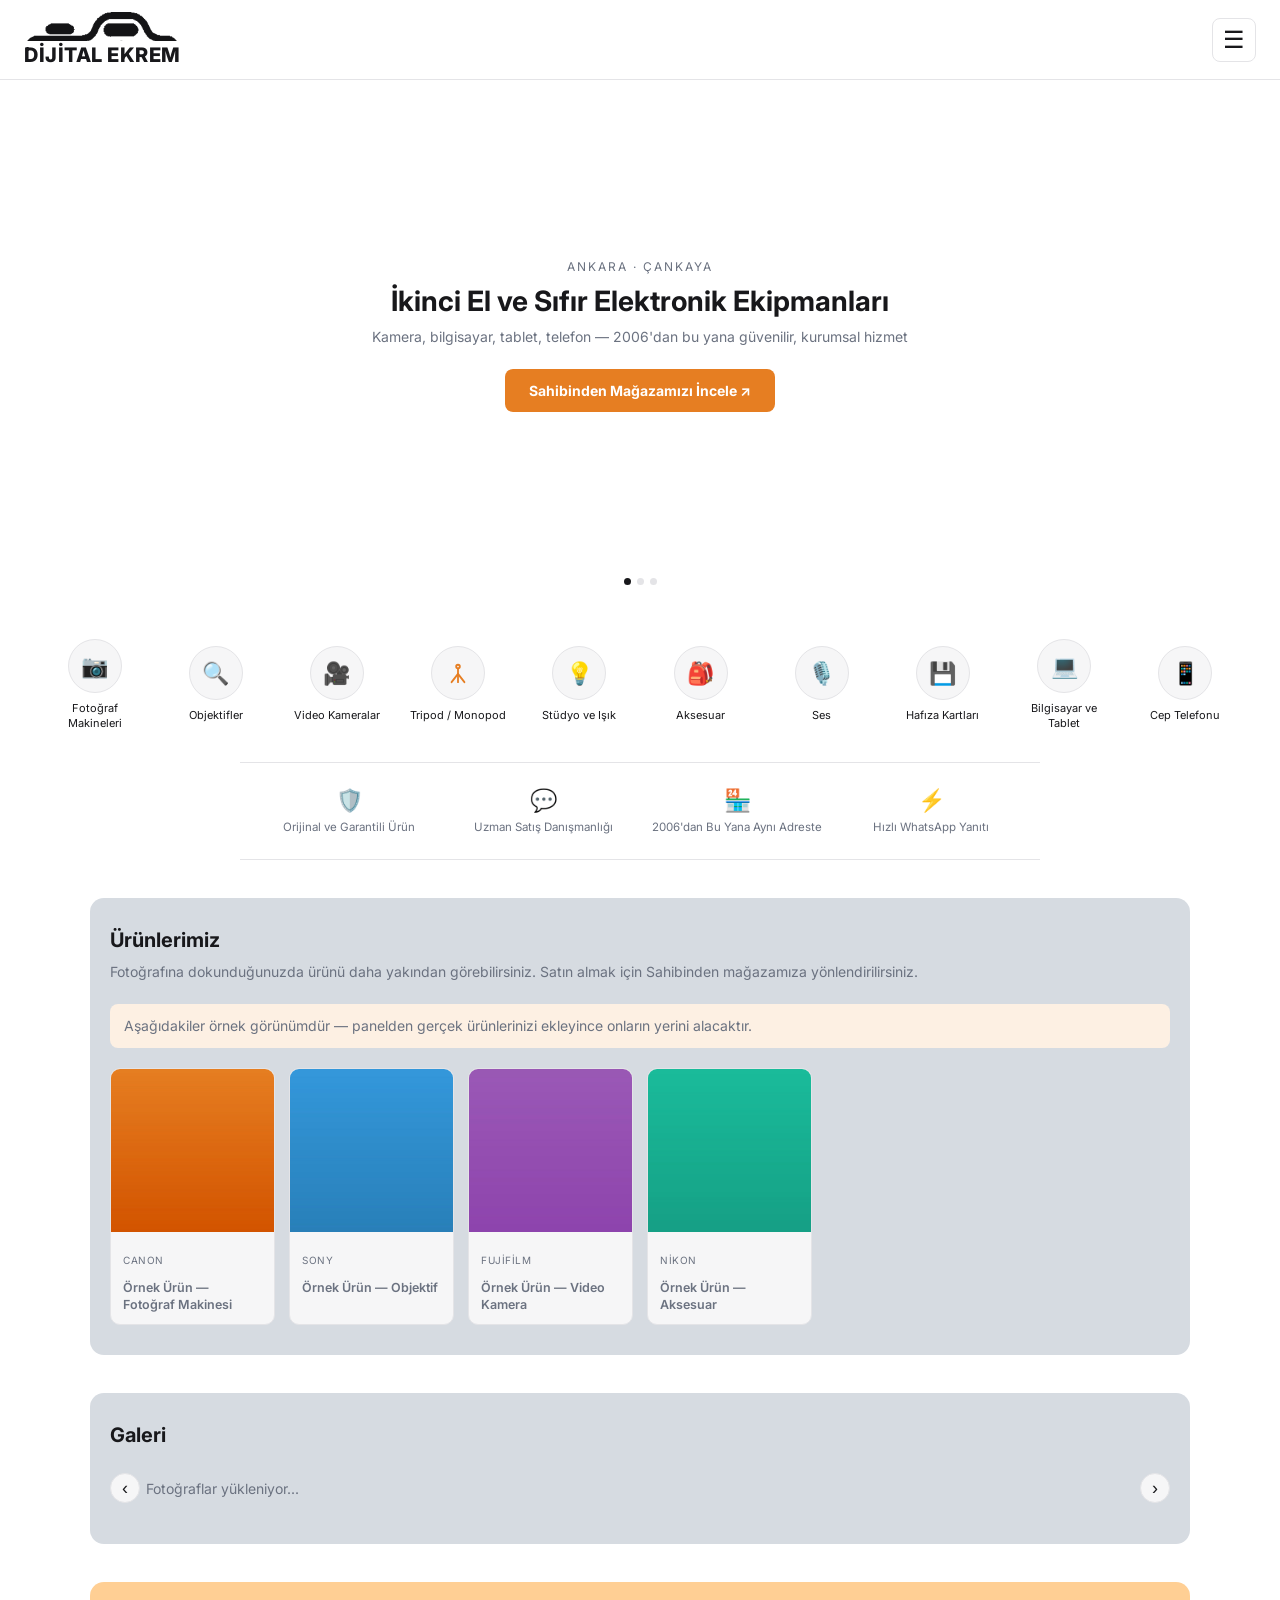
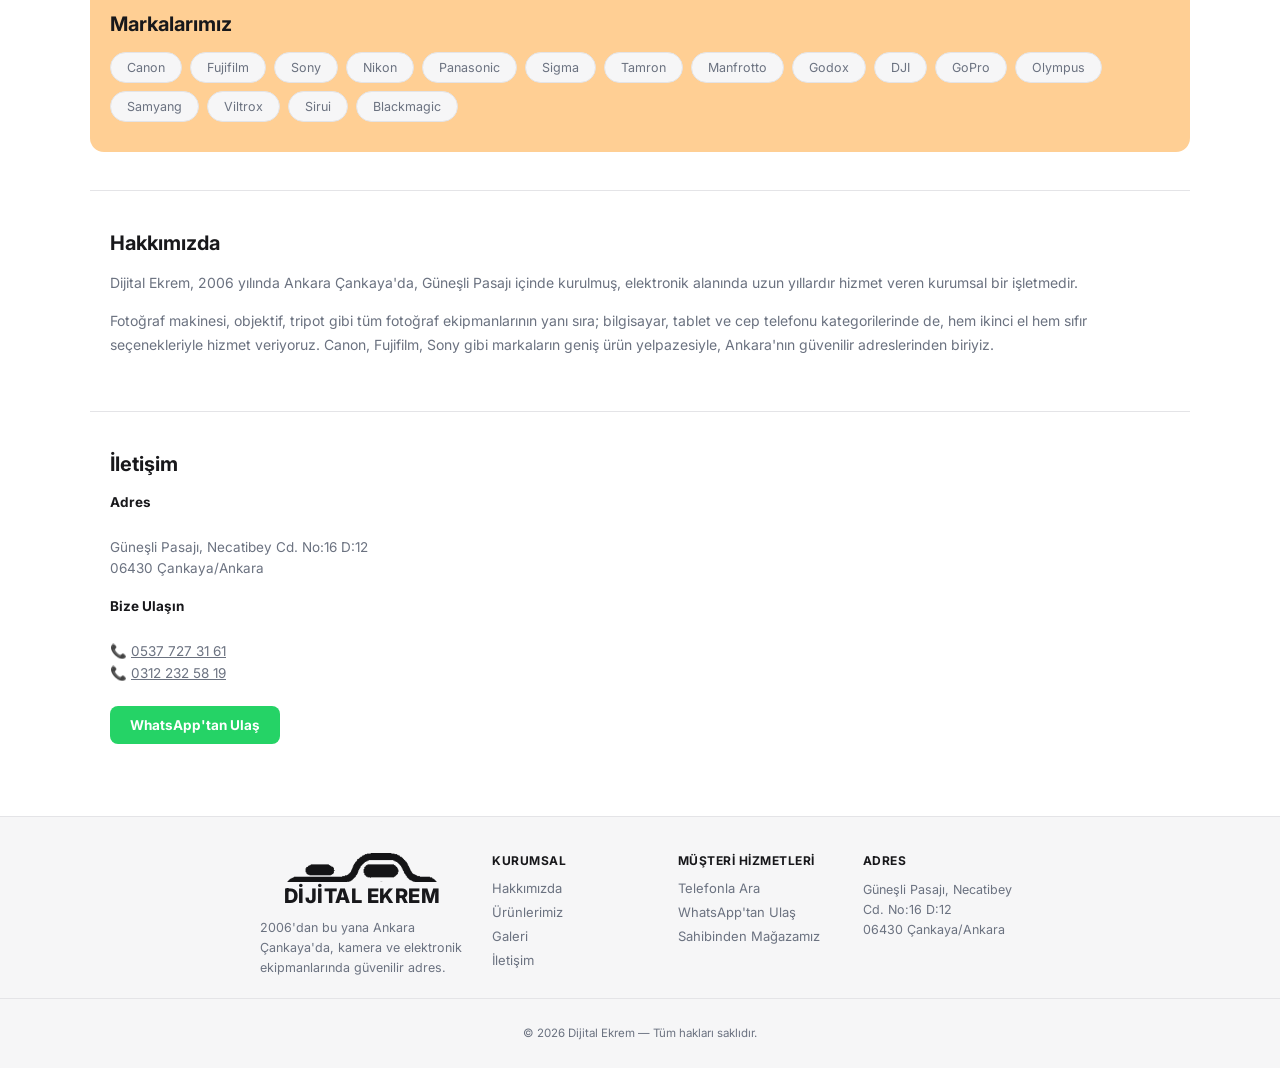
==== commit 67401428: "Add files via upload" ====
--- a/index.html
+++ b/index.html
@@ -38,7 +38,7 @@
 <section class="trust-band">
   <div class="trust-item"><span class="trust-ic">🛡️</span><p>Orijinal ve Garantili Ürün</p></div>
   <div class="trust-item"><span class="trust-ic">💬</span><p>Uzman Satış Danışmanlığı</p></div>
-  <div class="trust-item"><span class="trust-ic">🏪</span><p>2006'dan Beri Aynı Adreste</p></div>
+  <div class="trust-item"><span class="trust-ic">🏪</span><p>2006'dan Bu Yana Aynı Adreste</p></div>
   <div class="trust-item"><span class="trust-ic">⚡</span><p>Hızlı WhatsApp Yanıtı</p></div>
 </section>
 
--- a/css/style.css
+++ b/css/style.css
@@ -1,6 +1,6 @@
 :root{
   --bg:#ffffff; --panel:#f6f6f7; --line:#e4e4e7;
-  --tinted-urunler:#eef0f2; --tinted-galeri:#d6dbe1; --tinted-marka:#ffe3c2;
+  --tinted-urunler:#eef0f2; --tinted-galeri:#d6dbe1; --tinted-marka:#ffcf94;
   --text:#18181b; --text-dim:#6b7280; --red:#c1392b;
   --accent:#e67e22; --accent-dim:#fdf0e3;
 }
@@ -49,7 +49,7 @@
 .icon-kat-card.active .icon-circle{background:var(--accent-dim);}
 .icon-circle{color:var(--accent);}
 .trust-ic{filter:none;}
-.slider-dots{display:flex;justify-content:center;gap:6px;padding:10px 0 16px;}
+.slider-dots{display:flex;justify-content:center;gap:6px;padding:18px 0 16px;}
 .slider-dots span{width:7px;height:7px;border-radius:50%;background:var(--line);cursor:pointer;}
 .slider-dots span.active{background:var(--text);}
 
@@ -69,17 +69,15 @@
 .icon-kat-card p{font-size:11px;margin:0;line-height:1.3;}
 
 .section-block{max-width:700px;margin:0 auto;padding:40px 20px;border-top:1px solid var(--line);}
-.tint-urunler{max-width:100%;background:var(--tinted-urunler);}
-.tint-urunler > *{max-width:700px;margin-left:auto;margin-right:auto;}
-.tint-galeri{max-width:100%;background:var(--tinted-galeri);}
-.tint-galeri > *{max-width:700px;margin-left:auto;margin-right:auto;}
-.tint-marka{max-width:100%;background:var(--tinted-marka);}
-.tint-marka > *{max-width:700px;margin-left:auto;margin-right:auto;}
+.tint-urunler,.tint-galeri,.tint-marka{
+  max-width:700px;margin:38px auto;padding:30px 20px;border-radius:14px;border-top:none;
+}
+.tint-urunler{background:var(--tinted-galeri);}
+.tint-galeri{background:var(--tinted-galeri);}
+.tint-marka{background:var(--tinted-marka);}
 @media (min-width:1000px){
   .section-block{max-width:1100px;}
-  .tint-urunler > *{max-width:1100px;}
-  .tint-galeri > *{max-width:1100px;}
-  .tint-marka > *{max-width:1100px;}
+  .tint-urunler,.tint-galeri,.tint-marka{max-width:1100px;}
 }
 .section-block h2{font-size:20px;margin:0 0 16px;}
 .section-block p{color:var(--text-dim);font-size:14px;line-height:1.7;}
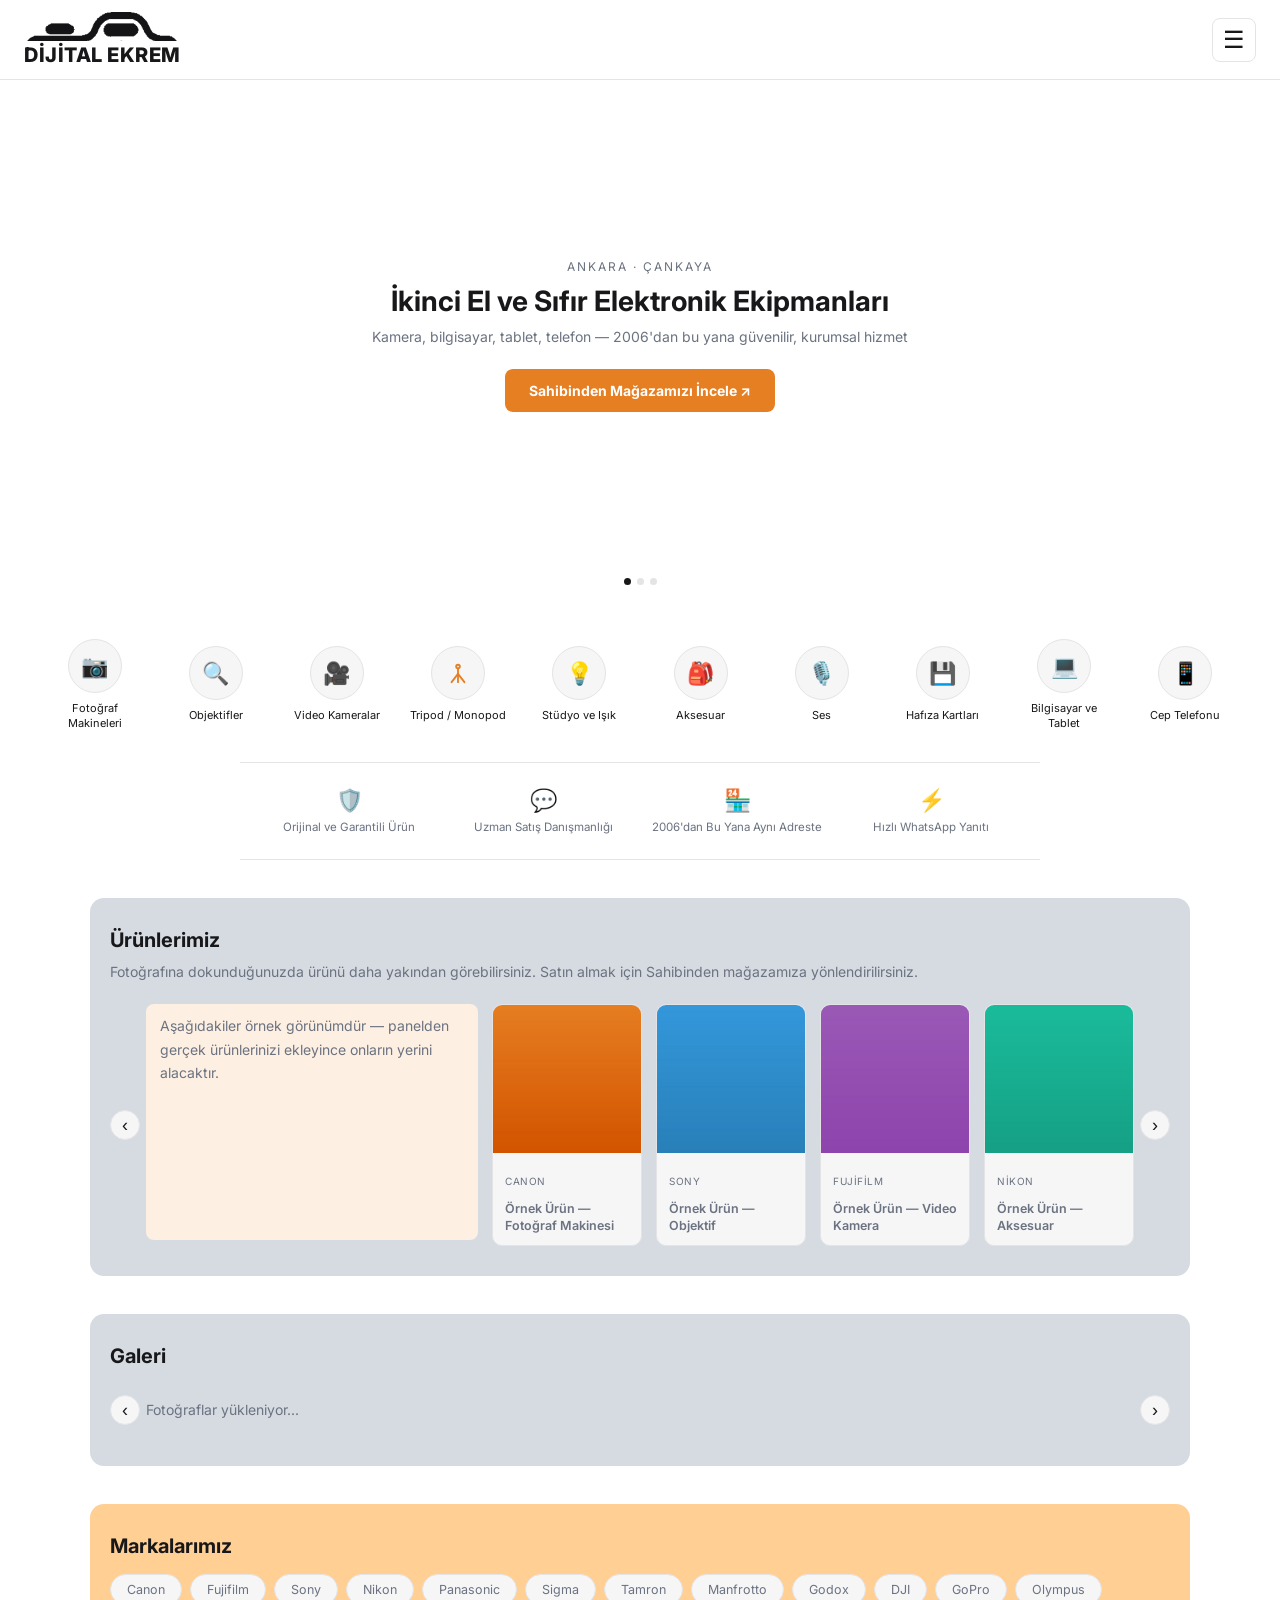
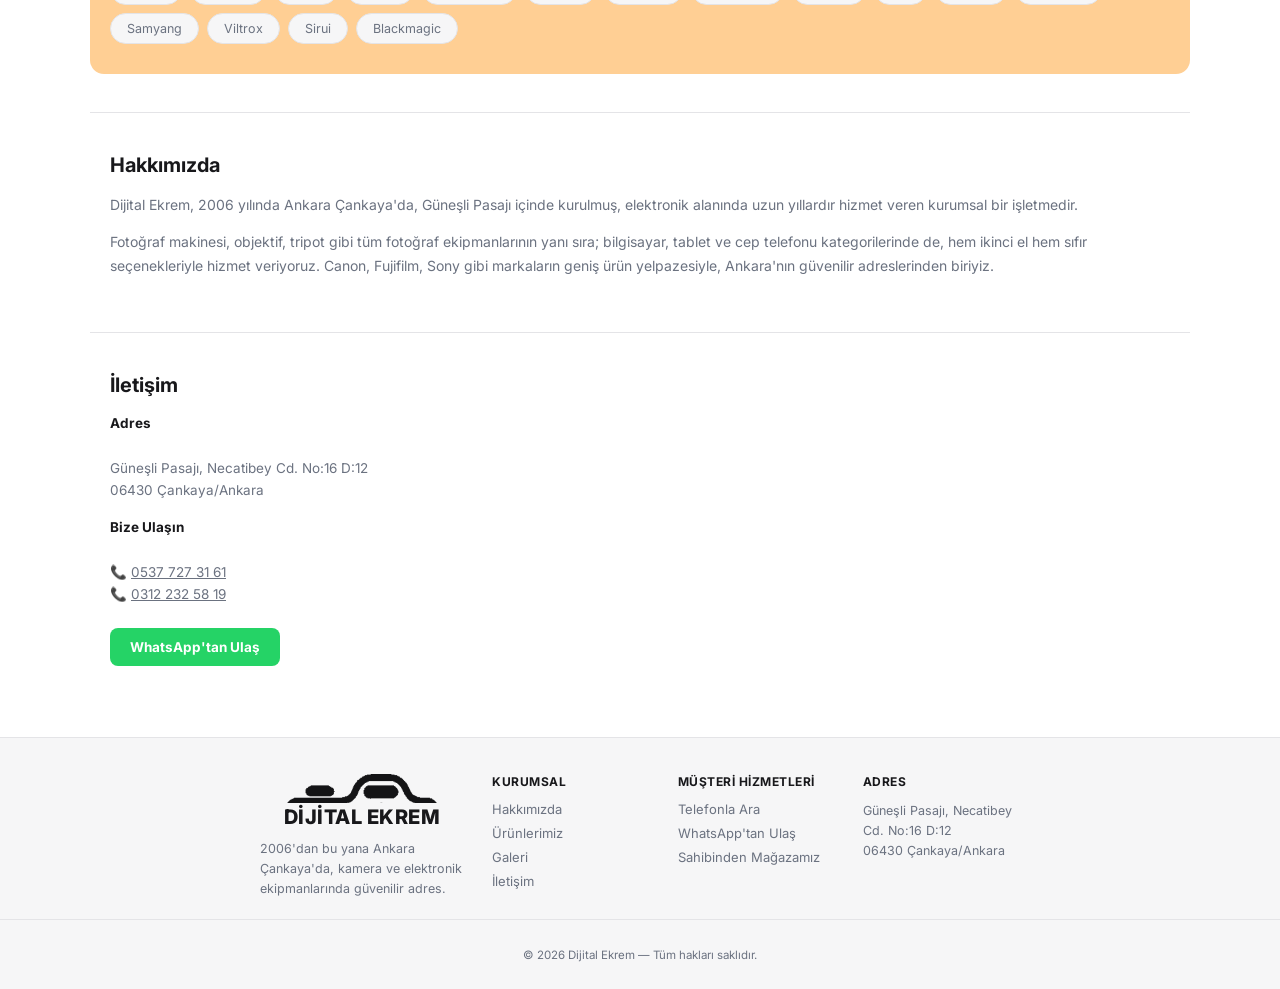
==== commit c4be9cf0: "Add files via upload" ====
--- a/index.html
+++ b/index.html
@@ -45,8 +45,12 @@
 <section id="urunler" class="section-block tint-urunler">
   <h2 id="urunBaslik">Ürünlerimiz</h2>
   <p class="urun-note">Fotoğrafına dokunduğunuzda ürünü daha yakından görebilirsiniz. Satın almak için Sahibinden mağazamıza yönlendirilirsiniz.</p>
-  <div class="urun-grid" id="urunGrid">
-    <p class="galeri-empty">Ürünler yükleniyor...</p>
+  <div class="urun-slider-wrap">
+    <button type="button" class="galeri-ok galeri-ok-sol" id="urunOkSol">‹</button>
+    <div class="urun-grid" id="urunGrid">
+      <p class="galeri-empty">Ürünler yükleniyor...</p>
+    </div>
+    <button type="button" class="galeri-ok galeri-ok-sag" id="urunOkSag">›</button>
   </div>
 </section>
 
--- a/css/style.css
+++ b/css/style.css
@@ -138,7 +138,10 @@
 }
 .kat-chip.active{background:#fff;color:#0f0f10;border-color:#fff;font-weight:600;}
 
-.urun-grid{display:grid;grid-template-columns:repeat(auto-fill,minmax(150px,1fr));gap:14px;}
+.urun-slider-wrap{position:relative;display:flex;align-items:center;gap:6px;}
+.urun-grid{display:flex;gap:14px;overflow-x:auto;scroll-behavior:smooth;scrollbar-width:none;flex:1;min-width:0;}
+.urun-grid::-webkit-scrollbar{display:none;}
+.urun-grid .urun-card{flex:0 0 150px;}
 .urun-card{
   background:var(--panel);border:1px solid var(--line);border-radius:10px;overflow:hidden;cursor:pointer;
 }
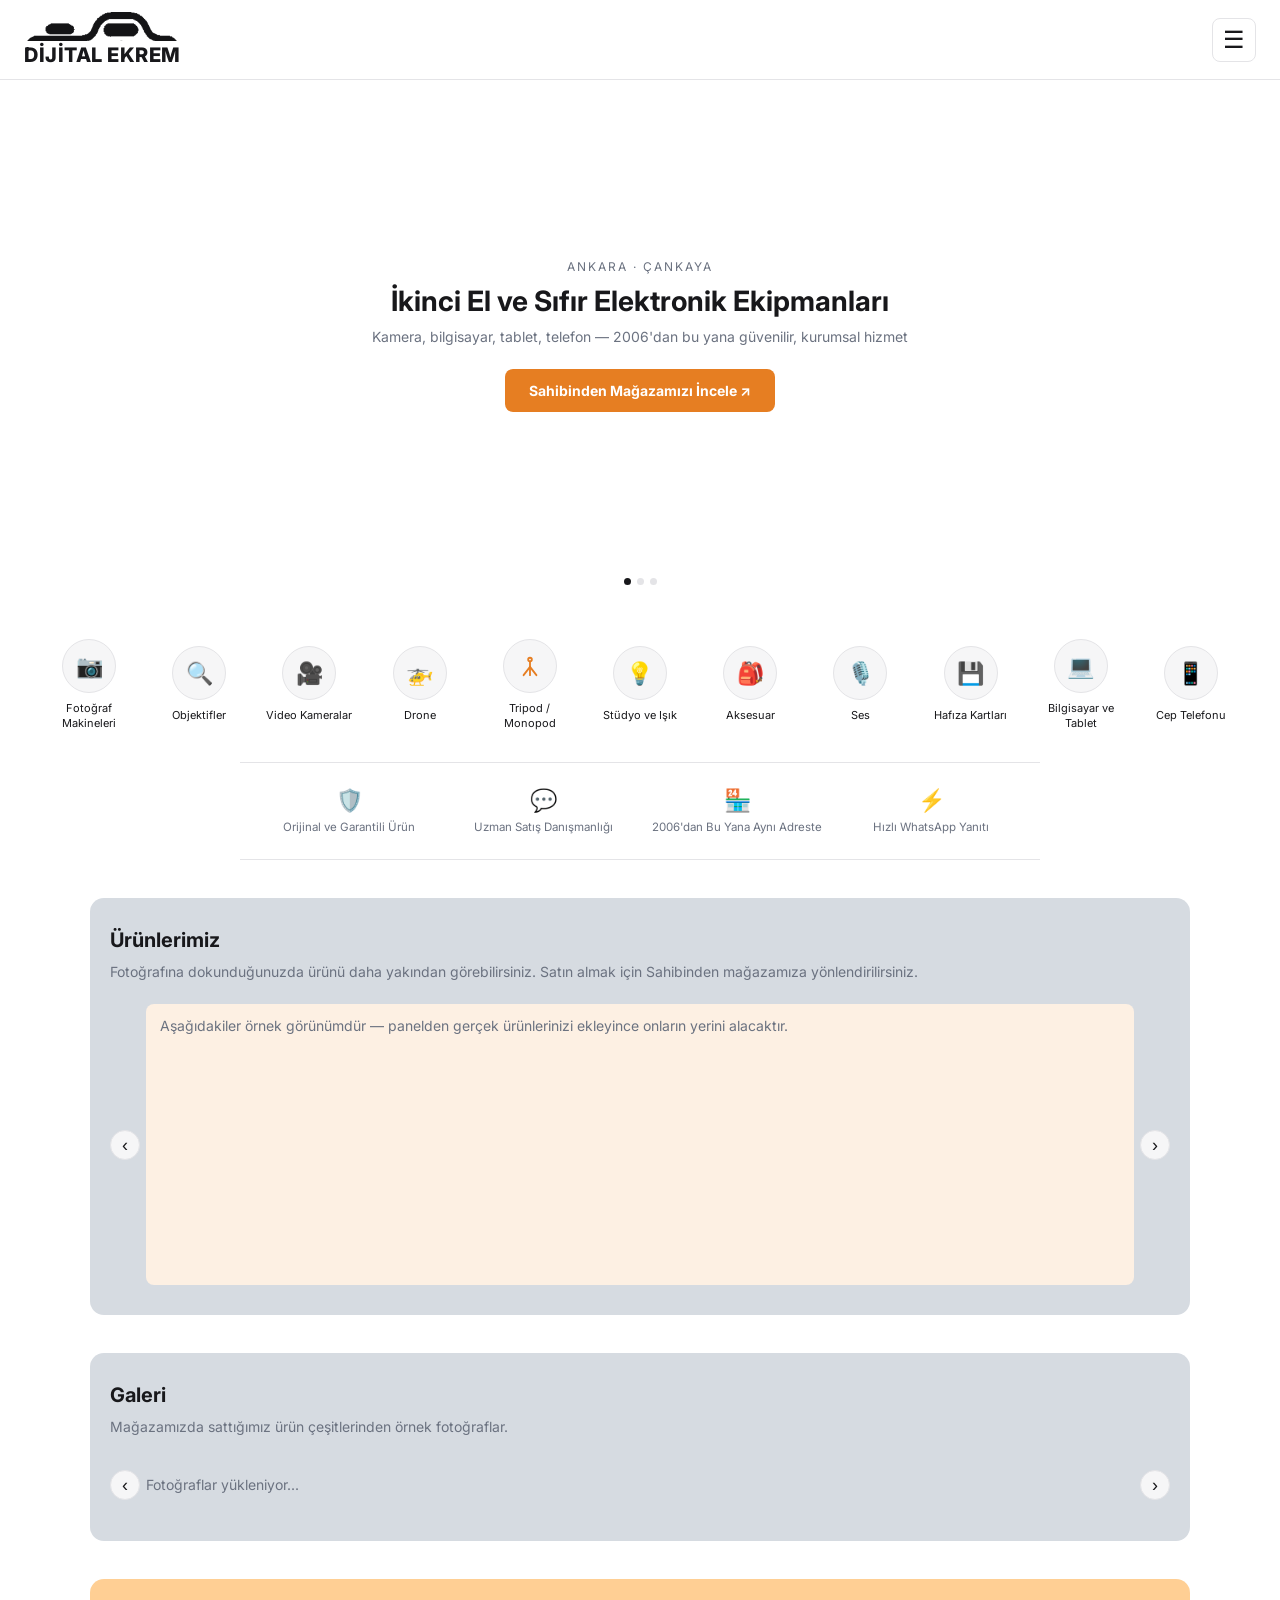
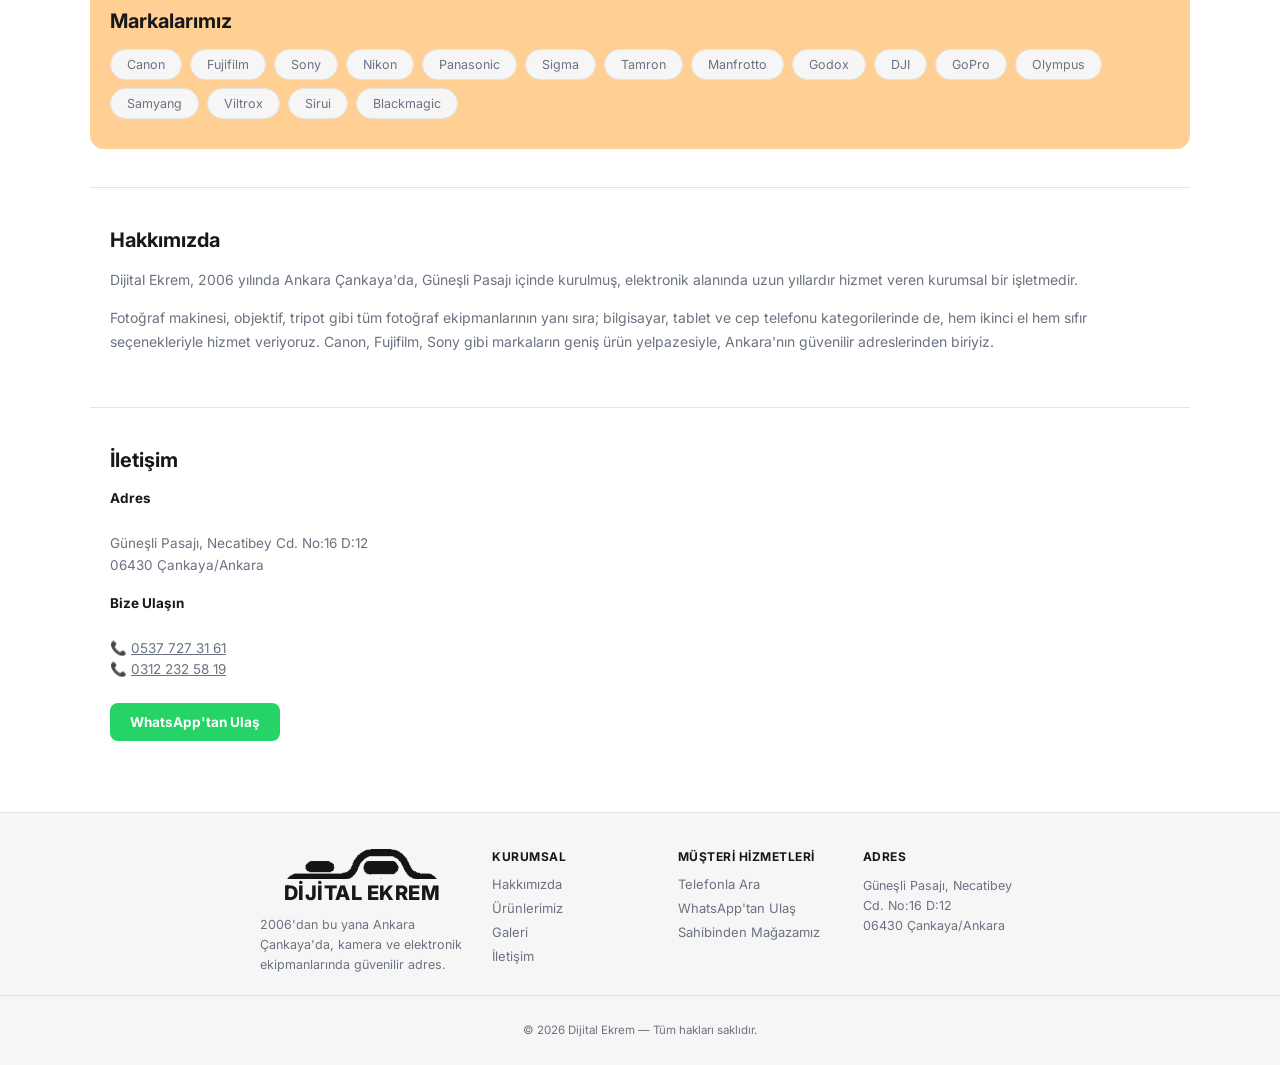
==== commit bc57a9ff: "Add files via upload" ====
--- a/index.html
+++ b/index.html
@@ -56,6 +56,7 @@
 
 <section id="galeri" class="section-block tint-galeri">
   <h2>Galeri</h2>
+  <p class="urun-note">Mağazamızda sattığımız ürün çeşitlerinden örnek fotoğraflar.</p>
   <div class="galeri-slider-wrap">
     <button type="button" class="galeri-ok galeri-ok-sol" id="galeriOkSol">‹</button>
     <div id="galeriGrid" class="galeri-slider">
--- a/css/style.css
+++ b/css/style.css
@@ -58,7 +58,7 @@
 @media (min-width:600px){.icon-kat-grid{grid-template-columns:repeat(6,1fr);}}
 @media (min-width:1000px){
   .icon-kategoriler{max-width:1300px;padding:32px 40px 16px;}
-  .icon-kat-grid{grid-template-columns:repeat(10,1fr);gap:12px;}
+  .icon-kat-grid{grid-template-columns:repeat(11,1fr);gap:12px;}
 }
 .icon-kat-card{background:none;border:none;color:var(--text);cursor:pointer;font-family:inherit;text-align:center;padding:6px;}
 .icon-kat-card .icon-circle{
@@ -139,9 +139,9 @@
 .kat-chip.active{background:#fff;color:#0f0f10;border-color:#fff;font-weight:600;}
 
 .urun-slider-wrap{position:relative;display:flex;align-items:center;gap:6px;}
-.urun-grid{display:flex;gap:14px;overflow-x:auto;scroll-behavior:smooth;scrollbar-width:none;flex:1;min-width:0;}
+.urun-grid{display:flex;gap:10px;overflow-x:auto;scroll-behavior:smooth;scrollbar-width:none;flex:1;min-width:0;}
 .urun-grid::-webkit-scrollbar{display:none;}
-.urun-grid .urun-card{flex:0 0 150px;}
+.urun-grid .urun-card{flex:0 0 calc((100% - 40px) / 5);min-width:70px;}
 .urun-card{
   background:var(--panel);border:1px solid var(--line);border-radius:10px;overflow:hidden;cursor:pointer;
 }
@@ -177,3 +177,36 @@
   grid-column:1/-1;background:var(--accent-dim);color:#9a5a1e;font-size:11.5px;
   padding:10px 14px;border-radius:8px;margin:0 0 6px;
 }
+
+/* ===== Telefon: Ürünlerimiz kartları (4 kart yan yana, oklar kenarda) ===== */
+@media (max-width:640px){
+  .urun-slider-wrap{display:block;}
+  .urun-grid{gap:8px;}
+  .urun-grid .urun-card{flex:0 0 calc((100% - 24px) / 4);min-width:0;}
+  .urun-card .urun-info{padding:6px 6px 8px;}
+  .urun-card .urun-marka{
+    font-size:8.5px;letter-spacing:0.3px;white-space:nowrap;overflow:hidden;text-overflow:ellipsis;
+  }
+  .urun-card .urun-ad{
+    font-size:10.5px;line-height:1.3;
+    display:-webkit-box;-webkit-line-clamp:2;-webkit-box-orient:vertical;overflow:hidden;
+  }
+  .urun-slider-wrap .galeri-ok{position:absolute;top:22px;width:26px;height:26px;font-size:16px;z-index:2;}
+  .urun-slider-wrap .galeri-ok-sol{left:-12px;}
+  .urun-slider-wrap .galeri-ok-sag{right:-12px;}
+}
+/* "Örnek görünümdür" uyarısı ve boş mesaj, kaydırma şeridinde tam genişlikte dursun */
+.urun-grid > .urun-ornek-uyari,
+.urun-grid > .galeri-empty{flex:0 0 100%;box-sizing:border-box;margin:0;}
+
+/* ===== Telefon: Galeri (Ürünlerimiz ile aynı düzen: 4 kart, oklar kenarda) ===== */
+@media (max-width:640px){
+  .galeri-slider-wrap{display:block;}
+  .galeri-slider{gap:8px;}
+  .galeri-item{flex:0 0 calc((100% - 24px) / 4);min-width:0;}
+  .galeri-item p{font-size:9.5px;}
+  .galeri-slider-wrap .galeri-ok{position:absolute;top:22px;width:26px;height:26px;font-size:16px;z-index:2;}
+  .galeri-slider-wrap .galeri-ok-sol{left:-12px;}
+  .galeri-slider-wrap .galeri-ok-sag{right:-12px;}
+  .galeri-slider > .galeri-empty{flex:0 0 100%;margin:0;}
+}
